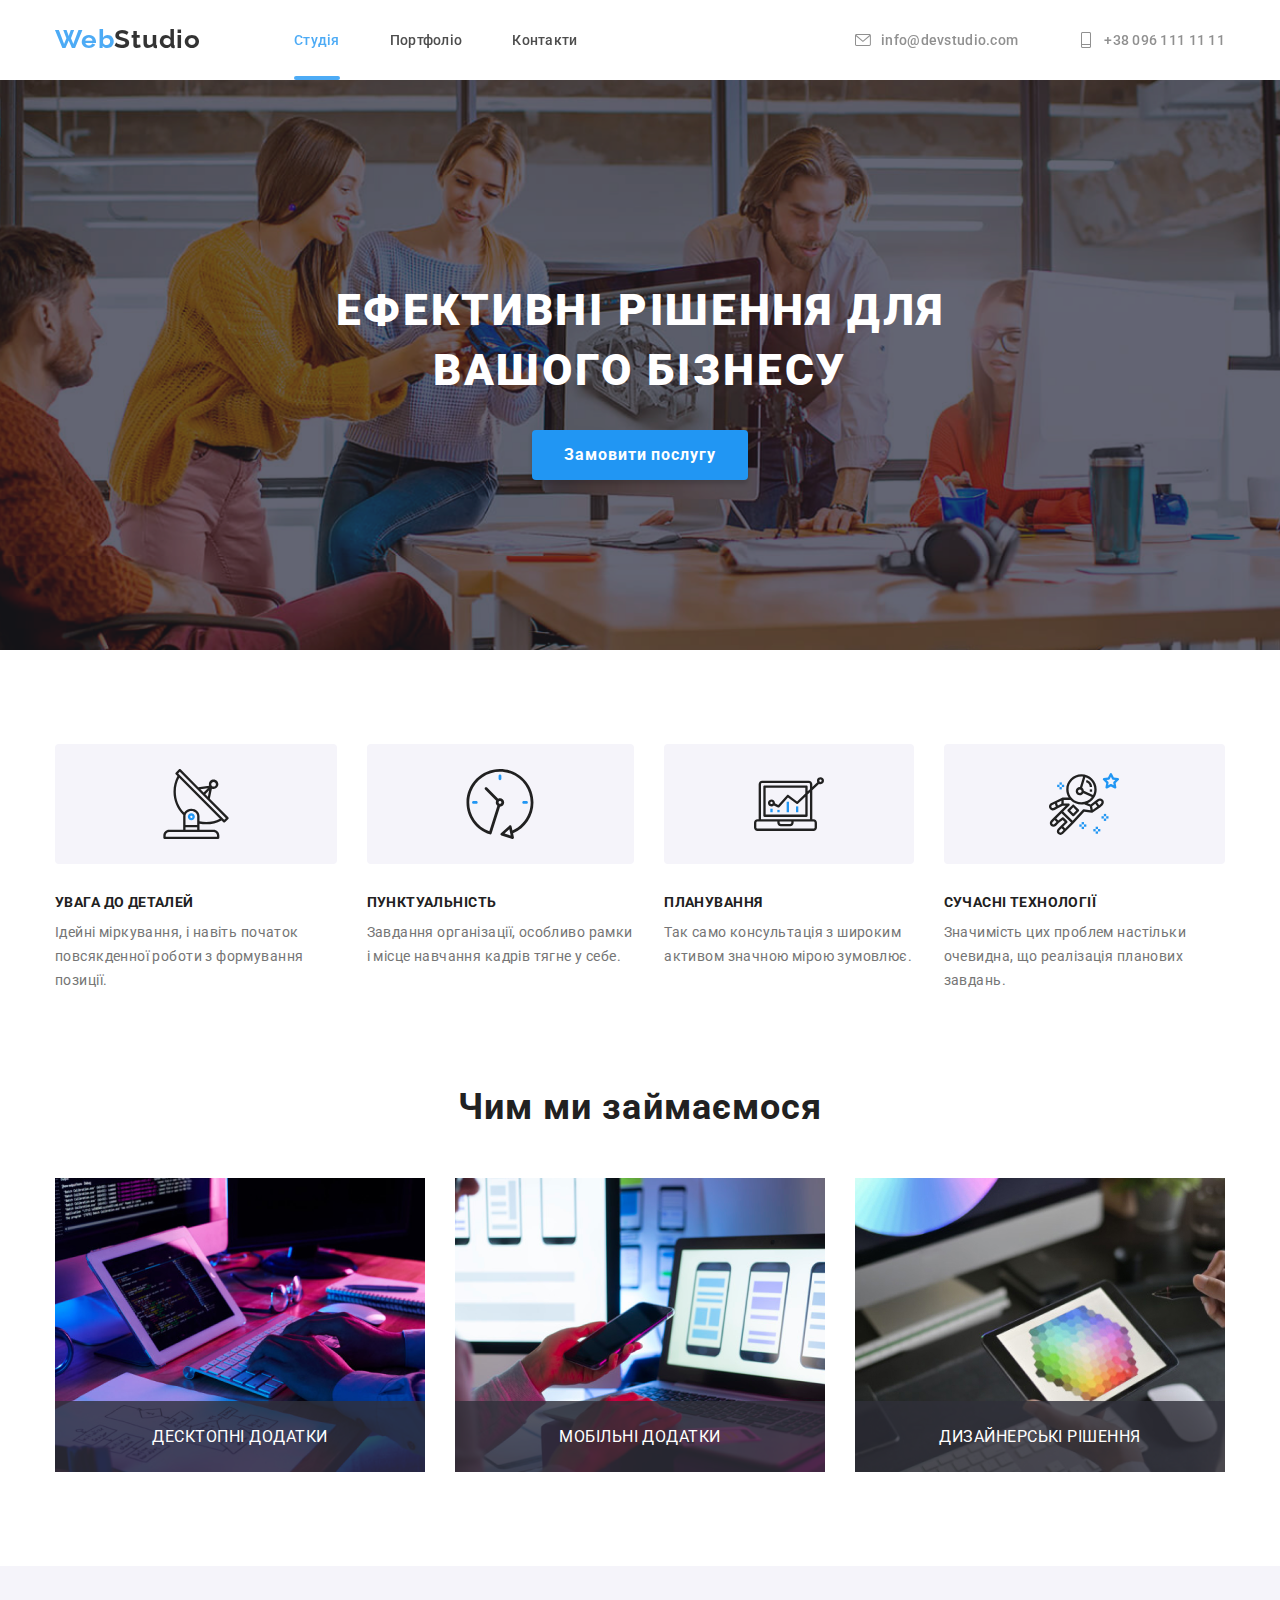
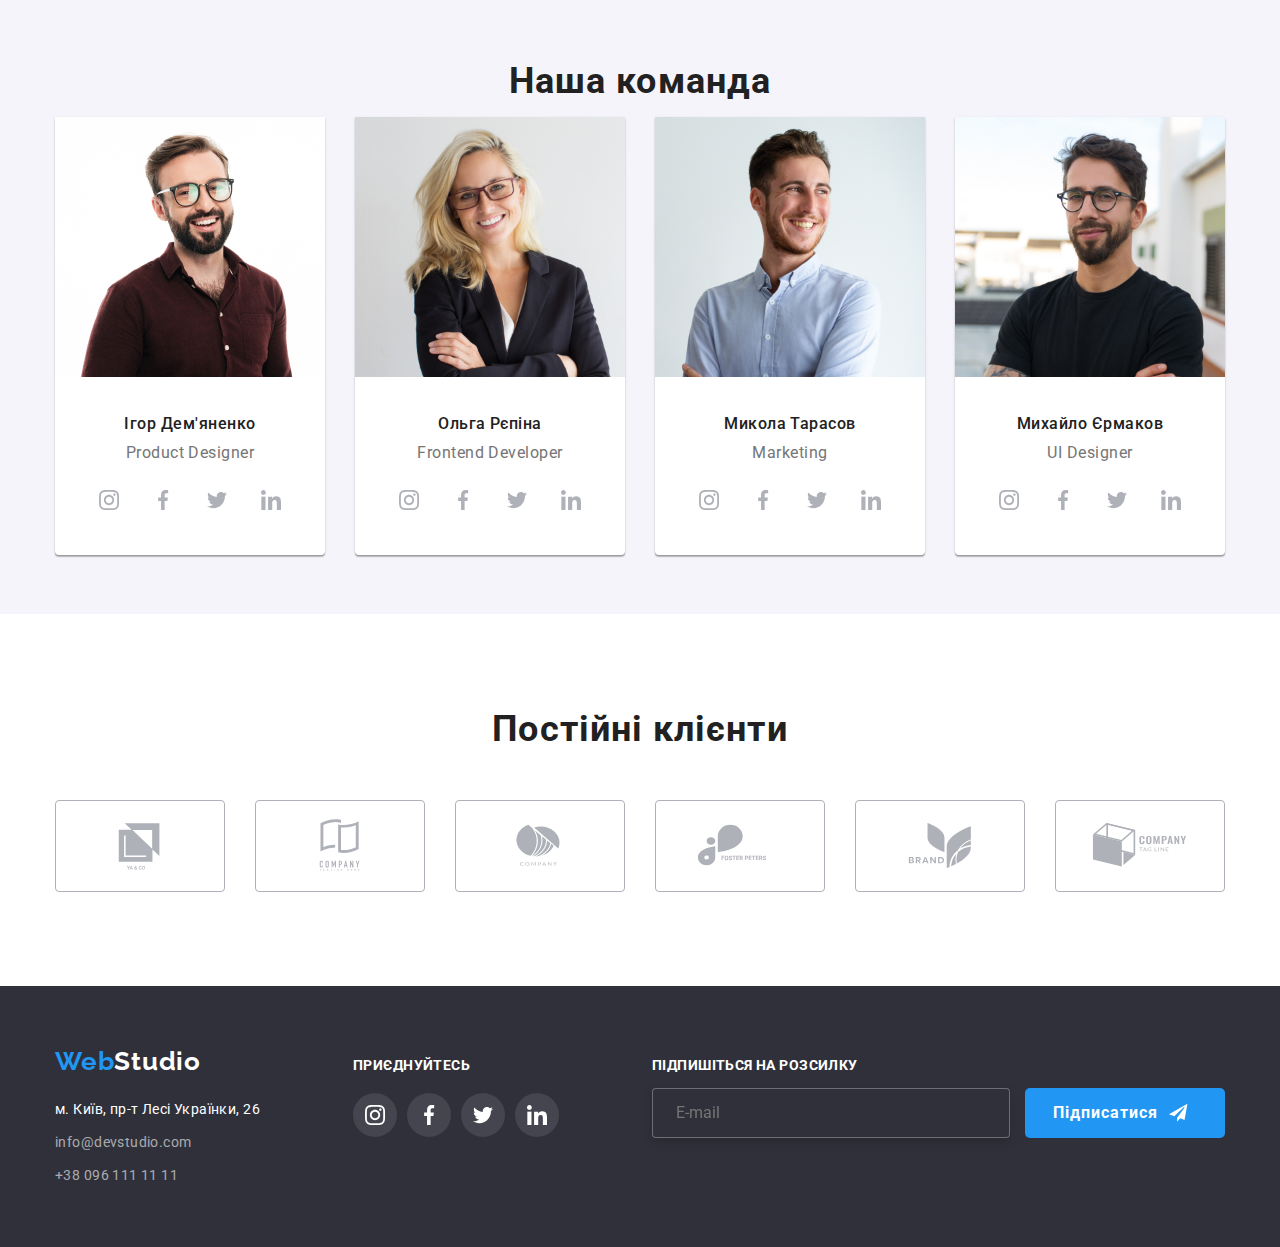
==== index.html @ acaff8c2 "Initial commit" ====
<!DOCTYPE html>
<html lang="uk">

<head>
	<meta charset="UTF-8" />
	<meta http-equiv="X-UA-Compatible" content="IE=edge"/>
	<meta name="viewport" content="width=device-width, initial-scale=1.0"/>
	<title>Web Studio</title>
	<!--Font-->
	<link rel="preconnect" href="https://fonts.googleapis.com"/>
	<link rel="preconnect" href="https://fonts.gstatic.com" crossorigin/>
	<link
		href="https://fonts.googleapis.com/css2?family=Raleway:wght@700&family=Roboto:wght@400;500;700;900&display=swap"
		rel="stylesheet" />
	<link rel="stylesheet"
		href="https://cdnjs.cloudflare.com/ajax/libs/modern-normalize/1.1.0/modern-normalize.min.css">
	<link rel="stylesheet" href="css/styles.css" />
	<link rel="stylesheet" href="images/modal/symbol-defs.svg" />
	<!-- Header section -->
</head>
<body>
	<header class="header">
		<div class="container">
			<div class="header__inner">
				<nav class="header-nav">
					<a href="./index.html" class="logo logo-bl"><span class="logo-blue">Web</span>Studio</a>
					<ul class="site-nav list">
						<li class="head-link">
							<a class="current is-active studio" href="./index.html">Студія</a>
						</li>
						<li class="head-link">
							<a class="" href="./portfolio.html">Портфоліо</a>
						</li>
						<li class="head-link">
							<a class="" href="#">Контакти</a>
						</li>
					</ul>
				</nav>
				<ul class="header-contacts list">
					<li>										
						<a class="link" href="mailto:info@devstudio.com">
							<svg class="icon-header" 
							width="16" height="12">
							<use href="images/icons.svg#icon-mail"></use>
							</svg>info@devstudio.com
						</a>
					</li>
					<li>			
						<a class="link" href="tel:+380961111111">
							<svg class="icon-header" 
							width="16" height="12">
							<use href="images/icons.svg#icon-phone"></use>
							</svg>
							+38 096 111 11 11
						</a>
					</li>
				</ul>
			</div>
		</div>
	</header>
	<!-- Hero section -->
	<section class="hero">
		<div class="container">
			<div class="hero__inner">
				<h1 class="hero-title">Ефективні рішення для вашого бізнесу</h1>
				<button type="button"  class="btn-hero" id="myBtn" data-modal-open>Замовити послугу</button>
			</div>
		</div>
	</section>
	<!-- About us section -->
	<section class="section about">
		<div class="container">
			<div class="about__inner">
				<h2 class="visually-hidden">About US</h2>
				<ul class="list feature-list">
					<li >
						<div class="about__icon-overlay">
							<svg class="icon-aboutus" 
							width="70" height="70">
							<use href="images/icons.svg#icon-antenna"></use>
							</svg>
						</div>
						<h3 class="feature-list-title">УВАГА ДО ДЕТАЛЕЙ</h3>
						<p class="feature-list-text">
							Ідейні міркування, і навіть початок повсякденної роботи з
							формування позиції.
						</p>
					</li>
					<li>
						<div class="about__icon-overlay">
							<svg class="icon-aboutus" 
							width="70" height="70">
							<use href="images/icons.svg#icon-clock"></use>
							</svg>
						</div>
						<h3 class="feature-list-title">ПУНКТУАЛЬНІСТЬ</h3>
						<p class="feature-list-text">
							Завдання організації, особливо рамки і місце навчання кадрів тягне
							у себе.
						</p>
					</li>
					<li>
						<div class="about__icon-overlay">
							<svg class="icon-aboutus" 
							width="70" height="70">
							<use href="images/icons.svg#icon-diagram"></use>
							</svg>
						</div>
						<h3 class="feature-list-title">ПЛАНУВАННЯ</h3>
						<p class="feature-list-text">
							Так само консультація з широким активом значною мірою зумовлює.
						</p>
					</li>
					<li>
						<div class="about__icon-overlay">
							<svg class="icon-aboutus" 
							width="70" height="70">
							<use href="images/icons.svg#icon-astronaut"></use>
							</svg>
						</div>
						<h3 class="feature-list-title">СУЧАСНІ ТЕХНОЛОГІЇ</h3>
						<p class="feature-list-text">
							Значимість цих проблем настільки очевидна, що реалізація планових
							завдань.
						</p>
					</li>
				</ul>
			</div>
		</div>
	</section>
	<!-- what we do section -->
	<section class="section what">
		<div class="container">
			<div class="what__inner">
				<h2 class="what__title section-title">Чим ми займаємося</h2>
				<ul class="list what__list">
					<li class="what_name">
						<img src="images/box1.png" alt="typing the keyboard" width="370"/></a>
						<p>ДЕСКТОПНІ ДОДАТКИ</p>
					</li>
					<li class="what_name">
						<img src="images/box2.png" alt="computer the table" width="370"/></a>
						<p>МОБІЛЬНІ ДОДАТКИ</p>
					</li>
					<li class="what_name">
						<img src="images/box3.jpg" alt="tablet with diagram" width="370"/></a>
						<p>ДИЗАЙНЕРСЬКІ РІШЕННЯ</p>
					</li>
				</ul>
			</div>
		</div>
	</section>
	<!-- Our team section -->
	<section class="section team">
		<h2 class="team__title section-title">Наша команда</h2>
		<div class="container__team">
			<div class="team__inner">
				<ul class="list team__list">
					<li class="team__item">
						<img src="images/team1.jpg" alt="team member 1" width="270"/>
						<div class="team-inform">
						<h3 class="team-card-title">Ігор Дем'яненко</h3>
						<p class="team-card-text">Product Designer</p>
						<ul class="team__soc-row">
							<li>
								<a class="team-icon-media" href="#">
									<svg class="icon-team" 
										width="20" height="20">
										<use href="images/icons.svg#icon-instagram"></use>
									</svg>
								</a>
							</li>
							<li>
								<a class="team-icon-media" href="#">
									<svg class="icon-aboutus" 
										width="20" height="20">
										<use href="images/icons.svg#icon-facebook"></use>
									</svg>
								</a>
							</li>
							<li>
								<a class="team-icon-media" href="#">
									<svg class="icon-team" 
										width="20" height="20">
										<use href="images/icons.svg#icon-twitter"></use>
									</svg>
								</a>
							</li>
							<li>
								<a class="team-icon-media" href="#">
									<svg class="icon-team" 
										width="20" height="20">
										<use href="images/icons.svg#icon-linkedin"></use>
									</svg>
								</a>
							</li>
						</ul>
						</div>
					</li>
				</ul>
			</div>
			<div class="team__inner">
				<ul class="list team__list">
					<li class="team__item">
						<img src="images/team2.jpg" alt="team member 1" width="270" />
						<div class="team-inform">
						<h3 class="team-card-title">Ольга Рєпіна</h3>
						<p class="team-card-text">Frontend Developer</p>
						<ul class="team__soc-row">
							<li>
								<a class="team-icon-media" href="#">
									<svg class="icon-team" 
										width="20" height="20">
										<use href="images/icons.svg#icon-instagram"></use>
									</svg>
								</a>
							</li>
							<li>
								<a class="team-icon-media" href="#">
									<svg class="icon-team" 
										width="20" height="20">
										<use href="images/icons.svg#icon-facebook"></use>
									</svg>
								</a>
							</li>
							<li>
								<a class="team-icon-media" href="#">
									<svg class="icon-team" 
										width="20" height="20">
										<use href="images/icons.svg#icon-twitter"></use>
									</svg>
								</a>
							</li>
							<li>
								<a class="team-icon-media" href="#">
									<svg class="icon-team" 
										width="20" height="20">
										<use href="images/icons.svg#icon-linkedin"></use>
									</svg>
								</a>
							</li>
						</ul>
						</div>
					</li>
				</ul>
			</div>
			<div class="team__inner">
				<ul class="list team__list">
					<li class="team__item">
						<img src="images/team3.jpg" alt="team member 1" width="270" />
						<div class="team-inform">
						<h3 class="team-card-title">Микола Тарасов</h3>
						<p class="team-card-text">Marketing</p>
						<ul class="team__soc-row">
							<li>
								<a class="team-icon-media"  href="#">
									<svg class="icon-team" 
										width="20" height="20">
										<use href="images/icons.svg#icon-instagram"></use>
									</svg>
								</a>
							</li>
							<li>
								<a class="team-icon-media" href="#">
									<svg class="icon-team" 
										width="20" height="20">
										<use href="images/icons.svg#icon-facebook"></use>
									</svg>
								</a>
							</li>
							<li>
								<a class="team-icon-media" href="#">
									<svg class="icon-team" 
										width="20" height="20">
										<use href="images/icons.svg#icon-twitter"></use>
									</svg>
								</a>
							</li>
							<li>
								<a class="team-icon-media" href="#">
									<svg class="icon-team" 
										width="20" height="20">
										<use href="images/icons.svg#icon-linkedin"></use>
									</svg>
								</a>
							</li>
						</ul>
						</div>
					</li>
				</ul>
			</div>
			<div class="team__inner">
				<ul class="list team__list">
					<li class="team__item">
						<img src="images/team4.jpg" alt="team member 1" width="270" />
						<div class="team-inform">
						<h3 class="team-card-title">Михайло Єрмаков</h3>
						<p class="team-card-text">UI Designer</p>
						<ul class="team__soc-row">
							<li>
								<a class="team-icon-media" href="#">
									<svg class="icon-team" 
										width="20" height="20">
										<use href="images/icons.svg#icon-instagram"></use>
									</svg>
								</a>
							</li>
							<li>
								<a class="team-icon-media" href="#">
									<svg class="icon-team" 
										width="20" height="20">
										<use href="images/icons.svg#icon-facebook"></use>
									</svg>
								</a>
							</li>
							<li>
								<a class="team-icon-media" href="#">
									<svg class="icon-team" 
										width="20" height="20">
										<use href="images/icons.svg#icon-twitter"></use>
									</svg>
								</a>
							</li>
							<li>
								<a class="team-icon-media" href="#">
									<svg class="icon-team" 
										width="20" height="20">
										<use href="images/icons.svg#icon-linkedin"></use>
									</svg>
								</a>
							</li>
						</ul>
						</div>
					</li>
				</ul>		
			</div>
		</div>	
	</section>
	<!-- Our clients -->
	<section class="section clients">
		<div class="container">
			<div class="team__inner">
				<h2 class="team__title section-title">Постійні клієнти</h2>
				<ul class="list clients__list">
					<li>
						<a class="clients__item" href="">
							<svg class="icon-contacts" 
								width="106" height="60">
								<use href="images/icons.svg#icon-Logo1"></use>
							</svg>
						</a>
					</li>
					<li>
						<a class="clients__item" href="">
							<svg class="icon-contacts" 
								width="106" height="60">
								<use href="images/icons.svg#icon-Logo2"></use>
							</svg>
						</a>
					</li>
					<li>
						<a class="clients__item" href="">
							<svg class="icon-contacts" 
								width="106" height="60">
								<use href="images/icons.svg#icon-Logo3"></use>
							</svg>
					    </a>
					</li>
					<li>
						<a class="clients__item" href="">
							<svg class="icon-contacts" 
								width="106" height="60">
								<use href="images/icons.svg#icon-Logo4"></use>
							</svg>
						</a>
					</li>
					<li>
						<a class="clients__item" href="">
							<svg class="icon-contacts" 
								width="106" height="60">
								<use href="images/icons.svg#icon-Logo5"></use>
							</svg>
						</a>
					</li>
					<li>
						<a class="clients__item" href="">
							<svg class="icon-contacts" 
								width="106" height="60">
								<use href="images/icons.svg#icon-Logo6"></use>
							</svg>
						</a>
					</li>
				</ul>
			</div>
		</div>
	</section>
	<!-- footer section  -->
	<footer class="footer">
		<div class="container">
			<div class="footer__row">
				<div class="footer__inner">
					<a href="./index.html" class="logo footer__logo logo-wh">
						<span class="logo-blue">Web</span>Studio</a>
					<address class="footer-contacts">
						<a  href="#" class="footer-adress">м. Київ, пр-т Лесі Українки, 26</a>
						<a  href="mailto:info@devstudio.com" class="cont">info@devstudio.com</a>
						<a  href="tel:+380961111111" class="cont">+38 096 111 11 11</a>
					</address>
				</div>
				<div class="footer__inner-soc">
					<p class="footer-name-p">Приєднуйтесь</p>
					<ul class="footer__soc-row">
						<li>
							<a class="footer_social" href="#">
								<svg class="icon-footer" 
									width="20" height="20">
									<use href="images/icons.svg#icon-instagramwh"></use>
								</svg>
							</a>
						</li>
						<li>
							<a class="footer_social" href="#">
								<svg class="icon-footer" 
									width="20" height="20">
									<use href="images/icons.svg#icon-facebookwh"></use>
								</svg>
							</a>
						</li>
						<li>
							<a class="footer_social" href="#">
								<svg class="icon-footer" 
									width="20" height="20">
									<use href="images/icons.svg#icon-twitterwh"></use>
								</svg>
							</a>
						</li>
						<li>
							<a class="footer_social" href="#">
								<svg class="icon-footer" 
									width="20" height="20">
									<use href="images/icons.svg#icon-linkedinwh"></use>
								</svg>
							</a>
						</li>
					</ul>
				</div>
				<div class="footer_form">
					<p class="footer-send-p">Підпишіться на розсилку</p>
					<form class="footer-form-send" >
						<input class="input-field-send" type="email" name="user-mail"
								required 
								placeholder="E-mail"/>
						<button class="footer-send-btn" type="submit">
							Підписатися 
							<svg class="icon-send" width="20" height="20">
								<use href="./images/icons.svg#icon-teleg-wb" ></use>
							</svg>
						</button>
					</form> 	
				</div>
			</div>
		</div>
	</footer>
	<!-- Modal section  -->
	<div class="backdrop is-hidden" data-modal>
		<div class="modal">
		  <button class="close" data-modal-close>
				<svg width="18" height="18" viewBox="0 0 32 32">
				 <use href="./images/icons.svg#icon-close-black">
				 </use>
				</svg>
			</button>
			<form class="register-form" name="register-form">
				<strong class="register-form-title">Залиште свої дані, ми передзвонимо</strong>
			<div class="register-form-group" role="group">
				<label class="register-form-field">
					<span class="register-form-label">Ім'я</span>
					<input
					  class="register-form-input" type="text"
					  name="user-name" equired
					  placeholder=""
					/>
					<svg class="register-form-icon" width="18" height="18">
					  <use href="./images/icons.svg#icon-person-black"></use>
					</svg>
				  </label>
				  <label class="register-form-field">
					<span class="register-form-label">Телефон</span>
					<input
					  class="register-form-input"
					  type="text"
					  name="user-phone"
					  required 
					  placeholder=""
					/>
					<svg class="register-form-icon" width="18" height="18">
					  <use href="./images/icons.svg#icon-phone-black"></use>
					</svg>
				  </label>
				  <label class="register-form-field">
					<span class="register-form-label">Пошта</span>
					<input
					  class="register-form-input"
					  type="email"
					  name="user-mail"
					  placeholder=""
					  required
					/>
					<svg class="register-form-icon" width="18" height="18">
					  <use href="./images/icons.svg#icon-email-black"></use>
					</svg>
				  </label>
				  <label class="register-form-field">
					<span class="register-form-feedback">Коментар</span>
					<div class="text__area">
						<textarea class="modal-textarea" name="feedback" rows="5" placeholder="Введіть текст"></textarea>
					</div>
				  </label>
				</div>
				<label class="register-form-agreement">
				  	<input
						class="register-form-checkbox visually-hidden"
						type="checkbox"
						name="user-agreement"
					/>
					<svg class="register-form-icons" width="20" height="20">
						<use class="icon-checked" href="./images/icons.svg#icon-check"></use>
						<use class="icon-unchecked" href="./images/icons.svg#icon-box"></use>
					</svg>
					<span class="register-form-desc">
						Погоджуюся з розсилкою та приймаю 
						<a class="register-form-link" href="" target="_blank">Умови договору</a>
				  	</span>
				</label>
				<button class="register-form-btn" type="submit">Відправити</button>
			  </form>
			</div>
		  </div>
	<script src="./js/modal.js"></script>
</body>
</html>
---- css/styles.css ----
:root {
	/* Fonts */
	--main-font: "Roboto", sans-serif;
	--secondary-font: "Raleway", sans-serif;
	/*Text colors*/
	--main-txt-cl: #757575;
	--second-txt-cl: #212121;
	--accent-txt-cl: #2196f3;
	--light-txt-cl: #ffffff;
	--black-txt-cl: #000000;
	--black-opacity-txt-cl: rgba(255, 255, 255, 0.6);

	/*Background colors*/
	--main-bg-cl: #FFFFFF;
	--secondary-bg-cl: #2f303a;
	--third-bg-cl: #f5f4fa;
	--button-bg-cl: #2196f3;
}

*,
*::after,
*::before {
	-webkit-box-sizing: border-box;
	box-sizing: border-box;
}

body {
	position: relative;
	font-style: normal;
	margin: 0 auto;
}

input {
	border: none;
	font-family: inherit;
	font-weight: inherit;
	font-size: inherit;
}

input:-webkit-autofill {
	-webkit-box-shadow: 0 0 0 30px rgba(255, 255, 255, 0) inset;
	box-shadow: 0 0 0 30px rgba(255, 255, 255, 0) inset;
}

input::-webkit-outer-spin-button,
input::-webkit-inner-spin-button {
	-webkit-appearance: none;
	margin: 0;
}

textarea,
input,
button:focus {
	outline: none;
}

button {
	font-size: inherit;
	cursor: pointer;
	border: none;
	background: none;
	padding: 0;
	font-family: inherit;
	color: inherit;
}


ul,
li {
	display: block;
	margin: 0;
	padding: 0;
}

h1,
h2,
h3,
h4,
h5,
h6 {
	font-weight: 400;
	margin: 0;
}

p {
	margin: 0;
}

a {
	text-decoration: none;
	color: inherit;
}


textarea {
	color: inherit;
	font-family: inherit;
	font-weight: inherit;
	font-size: inherit;
	border: none;
	resize: none;
	padding: 12px 16px;
}

.container {
	max-width: 1200px;
	margin: 0 auto;
	padding-left: 15px;
	padding-right: 15px;
}

/* body */
body {
	background-color: var(--main-bg-cl);
	color: var(--main-txt-cl);
	font-family: var(--main-font);
}

/* header */
.header {
	background-color: var(--light-txt-cl);
	font-weight: 500;
	font-size: 14px;
	line-height: calc(16/14);
	letter-spacing: 0.02em;
	margin: 0;
	padding: 24px 0 25px;
}

.header nav {
	display: flex;
	align-items: center;
	opacity: 0.8;
}

.studio {
	margin-left: 93px;
}

.current {
	font-weight: 500;
	font-size: 14px;
	line-height: 16px;
	letter-spacing: 0.02em;
	color: #212121;
}

.header__inner {
	display: flex;
	align-items: center;
	justify-content: space-between;
}

.header a {
	transition: color 250ms cubic-bezier(0.4, 0, 0.2, 1);
}

nav:active {
	color: var(--accent-txt-cl);
}

.header-contacts a {
	text-decoration: none;
	color: var(--main-txt-cl);
	opacity: 0.8;
}

.header-contacts a:hover,
.header-contacts a:focus {
	color: var(--accent-txt-cl);
	
}

.mail::before
.tel::before {
	content: "";
	background-image: url(images/smartphone.svg);
}

/* logo */
.logo {
	display: inline-block;
	font-family: var(--secondary-font);
	font-weight: 700;
	font-size: 26px;
	line-height: calc(31/26);
	letter-spacing: 0.03em;
	text-decoration: none;
}

.logo-bl {
	color: var(--black-txt-cl);
}

.logo-wh {
	color: var(--light-txt-cl);
}

.logo-blue {
	color: var(--accent-txt-cl);
}

/*svg*/
.icon-header {
	display: flex;
	fill: currentColor;
	height: 16px;
	align-items: center;
	transition: color 250ms cubic-bezier(0.4, 0, 0.2, 1);
}
.link {
    color: grey;
}
.link:hover
.link:focus{
    color: var(--accent-txt-cl);
}

.icon-team:hover
.icon-team:focus {
	fill:#EEEEEE
}


/* help class to remove dots in ul */
.list {
	list-style: none;
}

/* help class to hide header */
.hide {
	visibility: hidden;
}
.visually-hidden {
	position: absolute;
	width: 1px;
	height: 1px;
	margin: -1px;
	padding: 0;
	overflow: hidden;
	border: 0;
	clip: rect(0 0 0 0);
   } 
/* site-nav */

.site-nav,
.header-contacts {
	display: flex;
	align-items: center;
}

.header-contacts li a {
	margin-left: 10px;
	display: flex;
	align-items: center;
}

.header-contacts li a:hover {
	fill: #2196f3;
	
}

.header-contacts li a svg {
	margin-right: 10px;
}

.site-nav .is-active {
	color: var(--accent-txt-cl);
}

.current::after {
	position: absolute;
	display: block;
	content: "";
	bottom: 0;
	left: 0;
	width: 100%;
	height: 4px;
	border-radius: 2px;
	background: #2196f3;
}

.head-link a{
	position: relative;
	padding: 32px 0;
}


.site-nav a {
	text-decoration: none;
	color: var(--second-txt-cl);
}

.site-nav a:hover,
.site-nav a:focus {
	color: var(--accent-txt-cl);
}

.site-nav li:not(:last-child),
.header-contacts li:not(:last-child) {
	margin-right: 50px;
}

/* hero */

.hero {
	padding: 200px;
	background-color: var(--secondary-bg-cl);
	background-image: url(../images/main-bg.png);
	background-position: center center;
	background-repeat: no-repeat;
	background-size: cover;
	background-color: rgba(47, 48, 58, 0.4);
	max-width: 1600px;
	width: 100%;
	background-size: cover;
	position: relative;
	z-index: 10;
	margin: 0 auto;
}

.hero:after {
	content: '';
	position: absolute;
	top: 0;
	left: 0;
	right: 0;
	bottom: 0;
	background: rgba(47, 48, 58, 0.4);
	z-index: -1;
}

.hero__inner {
	margin: 0 auto;
}

.hero a{
	transition: color 250ms cubic-bezier(0.4, 0, 0.2, 1);
}


.hero-title {
	display: block;
	margin: 0 auto;
	max-width: 700px;
	font-weight: 900;
	font-size: 44px;
	line-height: calc(60/44);
	text-align: center;
	letter-spacing: 0.06em;
	text-transform: uppercase;
	color: var(--light-txt-cl);
}

.btn-hero {
	transform: translateY(30px);
	font-family: var(--main-font);
	color: var(--light-txt-cl);
	background-color: var(--button-bg-cl);
	font-weight: 700;
	font-size: 16px;
	line-height: calc(30/16);
	padding: 10px 32px;
	border-radius: 4px;
	margin: 0 auto;
	max-width: fit-content;
	display: flex;
	align-items: center;
	text-align: center;
	letter-spacing: 0.06em;
	box-shadow: 0px 4px 4px rgba(0, 0, 0, 0.15);
}

/* Modal*/

.backdrop {
	position: fixed;
	z-index: 99;
	top: 0;
	left: 0;
	width: 100%;
	height: 100%;
	background-color: rgba(0, 0, 0, 0.2);
	transition: opacity 250ms cubic-bezier(0.4, 0, 0.2, 1);
}
  
.backdrop.is-hidden {
	opacity: 0;
	pointer-events: none;
}
  
.modal {
	position: absolute;
	z-index: 99;
	top: 70px;
	left: 30%;
	width: 528px;
	min-height: 561px;
	background-color: var(--main-bg-cl);
	border-radius: 4px;
	top: 50%; 
	left: 50%; 
	transform: translate(-50%, -50%); 
	padding: 40px;;
}
  
.close {
	position: absolute;
	top: 8px;
	right: 8px;
	display: flex;
	align-items: center;
	justify-content: center;
	width: 30px;
	height: 30px;
	padding: 0;
	border: 1px solid rgba(0, 0, 0, 0.1);
	border-radius: 50%;
	cursor: pointer;
	fill: var(--black-txt-cl);
	background-color: var(--main-bg-cl);
}

.close:focus{
	fill: #2196F3;
}


/* Modal form */
.register-form-title {
	display: block;
	text-align: center;
	font-size: 20px;
	margin-bottom: 10px;
	font-weight: 700;
	font-size: 20px;
	line-height: 23px;
	text-align: center;
	letter-spacing: 0.03em;
	color: #212121;
}

.register-form {
	letter-spacing: 0.01em;
}

.register-form-group {
	margin-bottom: 20px;
}
  
.register-form-field {
	position: relative;
	display: block;
	margin-bottom: 25px;
	transform: translateY(18px);
}
  
.register-form-label {
	position: absolute;
	display: block;
	top: -14px;
	left: 5px;
	font-family: var(--main-font);
	font-style: normal;
	font-weight: 400;
	font-size: 14px;
	line-height: 14px;
	letter-spacing: 0.01em;
	color: #757575;
}
  
.register-form-input {
	width: 100%;
	height: 45px;
	padding-left: 42px;
	padding-right: 42px;
	margin-top: 3px;
	border: 1px solid #191c26;
	border-radius: 10px;
	outline: transparent;
	transition: border-color 250ms;
	box-sizing: border-box;
	border: 1px solid rgba(33, 33, 33, 0.2);
	border-radius: 4px;
}
  
.register-form-input:focus  {
	border: 1px solid rgba(33, 150, 243, 0.9);
}

.register-form-input:focus ~ .register-form-icon {
	fill: #2196f3;
}

.register-form-feedback {
	position: absolute;
	display: flex;
	top: -13%;
	left: 5px;
	font-family: var(--main-font);
	font-style: normal;
	font-weight: 400;
	font-size: 14px;
	line-height: 14px;
	letter-spacing: 0.01em;
	color: #757575;
}

.modal-textarea { 
	display: block;
  	width: 100%;
  	height: 130px;
  	padding: 16px;
 	font-size: 14px;
  	resize: none;
  	outline: transparent;
	color: rgba(117, 117, 117, 0.5);
}

.modal-textarea::placeholder {
	padding: 0;
}

.register-form-icon {
	position: absolute;
	top: 50%;
	left: 10px;
	transform: translateY(-50%);
	fill: #212121;
}
  
.register-form-icon:hover  
.register-form-icon:focus
.register-form-icon::placeholder{
	fill: #2196f3;
	transition: fill 250ms cubic-bezier(0.4, 0, 0.2, 1);
}
  
.register-form-notification {
	position: absolute;
	top: 50%;
	right: 10px;
	transform: translateY(-50%);
	display: block;
  }
  
  
  .register-form-heading {
	display: block;
	margin-bottom: 10px;
	font-size: 14px;
  }
  
  .register-form-message {
	
  }
  
  .register-form-message::placeholder {
	font-size: 14px;
  }
  
  .register-form-agreement {
	width: 423px;
	height: 24px;
	display: flex;
	align-items: center;
	justify-content: center;
	gap: 10px;
	margin-bottom: 20px;
  }
  
  .register-form-desc {
	font-size: 14px;
	user-select: none;
}
  
.register-form-link {
	color: #2196f3;
	text-decoration: underline;
}
  
.register-form-btn {
	display: flex;
	font-weight: 700;
	margin: 0 auto;
	width: 200px;
	height: 50px;
	padding-left: 50px;
	border-radius: 5px;
	align-items: center;
	text-align: center;
	letter-spacing: 0.06em;
	box-shadow: 0px 4px 4px rgba(0, 0, 0, 0.15);
	background: var(--button-bg-cl);
	color: var(--light-txt-cl);
}

.register-form-btn:focus {
	background: #188CE8;
}

.register-form-checkbox:checked + .register-form-agreement {
	color: #2196f3;
}

/*  input modal  */

.modal_text {
	text-align: center;
	margin-top: 40px;
	font-weight: 700;
	font-size: 20px;
	color: #000000;
}

.input__name input {
	max-width: 448px;
	width: 100%;
	min-height: 40px;
	margin: 20px 20px 0px 20px;
	position: relative;
	border-radius: 4px;
	border: 1px solid #999999;
	padding-left: 30px;
}

.input__name img {
	float: left;
	transform: translate(44px, 32px);
}


.text__area {
	margin-left: 0;
	max-width: 448px;
	min-height: 90px;
	margin-top: 10px;
	border-radius: 4px;
	border: 1px solid #999999;
	width: 100%;
	outline: transparent;
	transition: border-color 250ms;
	box-sizing: border-box;
	border: 1px solid rgba(33, 33, 33, 0.2);
}

textarea {
	max-width: 448px;
	width: 100%;
	min-height: 90px;
	padding: 8px;
}

::placeholder {
	padding: 8px;
}

.checkbox_m {
	text-decoration: dashed;
	color: #2196F3;
	border-bottom: 1px solid #2196F3;
}

.check {
	margin-left: 42px;
}


.about {
	padding-top: 94px;
	padding-bottom: 94px;
}

.feature-list {
	display: flex;
	gap: 30px;
}

.feature-list-title {
	margin-bottom: 10px;
	margin-top: 15px;
}

.about__icon-overlay {
	height: 120px;
	background: #F5F4FA;
	border-radius: 4px;
	margin-bottom: 30px;
	display: flex;
	align-items: center;
	justify-content: center;
}

.what {
	padding-bottom: 94px;
}

.what__title {
	margin-bottom: 50px;
}

.what__list {
	display: flex;
	gap: 30px;
}

.what__list {
	align-items: center;
}

.what_name {
	opacity: 1;
}

.what_name p {
	display: flex;
	position: absolute;
	width: 100%;
	height: 24%;
	bottom: 0;
	left: 0;
	justify-content: center;
	align-items: center;
	background-color: rgba(47, 48, 58, 0.8);
	box-sizing: border-box;
	text-transform: uppercase;
	font-size: 14px;
	line-height: calc(16/14);
	text-align: center;
	letter-spacing: 0.03em;
	color: #fff;
	font: var(--main-font);
}

.what__list li {
	position: relative;
}

.what__list li img {
	display: block;
}

/* section  */

.section.team {
	background-color: var(--third-bg-cl);
}

.section-title {
	font-weight: 700;
	font-size: 36px;
	line-height: calc(42/36);
	text-align: center;
	letter-spacing: 0.03em;
	color: var(--second-txt-cl);
}


/* features */

.feature-list-title {
	font-weight: 700;
	font-size: 14px;
	line-height: calc(16/14);
	letter-spacing: 0.03em;
	text-transform: uppercase;
	color: var(--second-txt-cl);
}

.feature-list-text {
	font-size: 14px;
	line-height: calc(24/14);
	letter-spacing: 0.03em;
	color: var(--main-txt-cl);
}

/* team  */
.container__team {
	display: flex;
	justify-content: space-between;
	align-items: center;
	max-width: 1170px;
	height: 368px;
	margin: 0 auto;
}

.team-card-title {
	font-weight: 500;
	font-size: 16px;
	line-height: calc(19/16);
	text-align: center;
	letter-spacing: 0.03em;
	color: var(--second-txt-cl);
}

.team-card-text {
	font-size: 16px;
	line-height: calc(19/16);
	text-align: center;
	letter-spacing: 0.03em;
	color: var(--main-txt-cl);
	margin-bottom: 16px;
	
}

.team {
	padding: 94px 0;
}

.team__title {
	margin-bottom: 50px;
}


.team__item {
	padding-bottom: 30px;
	background: #fff;
	box-shadow: 0px 1px 3px rgba(0, 0, 0, 0.12),
		0px 1px 1px rgba(0, 0, 0, 0.14),
		0px 2px 1px rgba(0, 0, 0, 0.2);
	border-radius: 0px 0px 4px 4px;
}

.team__item img {
	padding-bottom: 30px;

}

.team-card-title {
	margin-bottom: 10px;
}

.team__soc-row {
	display: flex;
	gap: 10px;
	justify-content: center;
}

.team-icon-media {
	width: 44px;
	height: 44px;
	border-radius: 100%;
	display: flex;
	align-items: center;
	justify-content: center;
	transition: background-color 250ms cubic-bezier(0.4, 0, 0.2, 1), fill 250ms cubic-bezier(0.4, 0, 0.2, 1);
}

.team-icon-media svg {
	fill: #AFB1B8;
}

.team-icon-media:hover {
	background-color: #2196F3;
	fill: #FFFFFF;
	
}

.team-icon-media:hover svg {
	fill: #FFFFFF;
}

.team-inform {
	padding-top: 3px;
	padding-bottom: 3px;
}

/* clients  */

.clients {
	padding: 94px 0;
}

.clients__item {
	border: 1px solid #AFB1B8;
	border-radius: 4px;
	display: flex;
	align-items: center;
	justify-content: center;
	min-height: 92px;
	fill: #AFB1B8;
	transition: border 250ms cubic-bezier(0.4, 0, 0.2, 1), fill 250ms cubic-bezier(0.4, 0, 0.2, 1);
}

.clients__item:hover {
	border: 1px solid #2196F3;
	fill: #2196F3;
	cursor: pointer;
}

.clients__item {
	height: 92px;
  	width: 170px;
}
.clients__list {
	display: flex;
	flex-direction: row;
  	height: 100%;
  	width: 100%;
    object-fit: fill;
	align-content: space-between;
	justify-content: center;
	gap: 30px;

}


/* buttons */
.btn {
	font-weight: 500;
	font-size: 16px;
	line-height: calc(26/16);
	text-align: center;
	letter-spacing: 0.03em;
	cursor: pointer;
}

.buttons .btn {
	color: var(--second-txt-cl);
	background-color: var(--third-bg-cl);
	transition: color 250ms cubic-bezier(0.4, 0, 0.2, 1), background-color 250ms cubic-bezier(0.4, 0, 0.2, 1); box-shadow 250ms cubic-bezier(0.4, 0, 0.2, 1);
}

.buttons .btn:hover,
.buttons .btn:focus {
	color: var(--light-txt-cl);
	background-color: var(--button-bg-cl);
	box-shadow: 0px 3px 1px rgba(0, 0, 0, 0.1), 0px 1px 2px rgba(0, 0, 0, 0.08), 0px 2px 2px rgba(0, 0, 0, 0.12);	
}

/* projects */
.projects-card-title {
	font-size: 18px;
	line-height: calc(36/18);
	letter-spacing: 0.04em;
	color: var(--second-txt-cl);
}

.projects-card-text {
	font-size: 16px;
	line-height: calc(30/16);
	letter-spacing: 0.03em;
	color: var(--main-txt-cl);
}

/* footer */
.footer__row {
	display: flex;
	align-items: baseline;
	justify-content: space-between;
}

.footer {
	padding-top: 60px;
	padding-bottom: 60px;
	background-color: var(--secondary-bg-cl);
}

.footer__logo {
	display: block;
	margin-bottom: 20px;
}

.footer-contacts {
	display: flex;
	flex-direction: column;
}

.footer-contacts .cont:nth-child(2) {
	display: block;
	margin-bottom: 9px;
}

.footer-adress {
	margin-bottom: 9px;
}

.footer-adress {
	font-style: normal;
	font-size: 14px;
	line-height: calc(24/14);
	letter-spacing: 0.03em;
	color: var(--light-txt-cl);
	text-decoration: none;
}


.footer-contacts .cont {
	font-style: normal;
	font-size: 14px;
	line-height: calc(24/14);
	letter-spacing: 0.03em;
	color: var(--black-opacity-txt-cl);
	text-decoration: none;
}

.footer__soc-row {
    display: flex;
	justify-content: center;
	align-items: center;
	gap: 10px;
	margin-top: 20px;
}

.footer_social {

	width: 44px;
	height: 44px;
	border-radius: 100%;
	display: flex;
	align-items: center;
	justify-content: center;
	background: rgba(255, 255, 255, 0.1);
}

.footer-name-p {
	font-weight: 700;
	font-size: 14px;
	line-height: 16px;
	letter-spacing: 0.03em;
	margin-left: 0;
	text-transform: uppercase;
	color: #FFFFFF;
}

.icon-footer {
	fill: #FFFFFF;
}

.footer_social {
transition: background-color 250ms cubic-bezier(0.4, 0, 0.2, 1), fill 250ms cubic-bezier(0.4, 0, 0.2, 1);
}

.footer_social:hover {
	background-color: #2196F3;
	fill: #FFFFFF;
}

.footer_social:hover svg {
	fill: #FFFFFF;
}

.footer a {
	transition:	 color 250ms cubic-bezier(0.4, 0, 0.2, 1);
}

.footer-contacts .cont:hover,
.footer-contacts .cont:focus,
.footer-contacts .footer-adress:hover,
.footer-contacts .footer-adress:focus {
	color: var(--accent-txt-cl);
}


.send-form {
	margin-top: 12px;
	left: 816px;
}

.footer-send-p {
	font-family: var(--main-font);
	font-style: normal;
	font-weight: 700;
	font-size: 14px;
	line-height: 16px;
	margin-bottom: 15px;
	letter-spacing: 0.03em;
	text-transform: uppercase;
	color: #FFFFFF;
}

.footer-send-btn {
	padding: 10px 28px;	
	font-weight: 700;
	width: 200px;
	height: 50px;
	margin-left: 15px;
	background-color: var(--button-bg-cl);
	border-radius: 5px;
	display: flex;
	align-items: center;
	text-align: center;
	letter-spacing: 0.06em;
	color: var(--light-txt-cl);
}

.footer-send-btn:hover {
	background: #2196f3;
}

.footer-form-send {
	display: flex;
}

.icon-send {
	margin-left: 10px;
	fill: #FFFFFF;
}

.label-send {
	display: flex;
	margin-bottom: 20px;
	font-weight: 700;
	font-size: 14px;
	line-height: 1.14;
	letter-spacing: 0.03em;
	text-transform: uppercase;
	color: var(--light-txt-cl);
}

.input-field-send {
	padding: 15px;
	width: 358px;
	border: 1px solid rgba(255, 255, 255, 0.3);
	filter: drop-shadow(0px 4px 4px rgba(0, 0, 0, 0.15));
	border-radius: 4px;
	background-color: #2f303a;
	color: var(--light-txt-cl);
}

.input-field-send:focus {
	border-color: var(--button-bg-cl);
	outline: none;
}

.input-field-send::placeholder {
	font-size: 16px;
	line-height: 1.25;
}

.register-form-agreement {
	display: flex;
	align-items: center;
	justify-content: center;
	gap: 10px;
	margin-bottom: 20px;
}
  
.icon-checked {
	opacity: 0;
	fill: #2196f3;
	transition: opacity 400ms ease;
}
  
.register-form-checkbox:checked + .register-form-icons .icon-checked {
	opacity: 1;
}

.icon-unchecked {
	transition: opacity 400ms ease;
}
  
.register-form-checkbox:checked + .register-form-icons .icon-unchecked {
	opacity: 0;
}


/* Portfolio */

.shop {
	border-top: 1px solid #ECECEC;
	padding-top: 94px;
	padding-bottom: 94px;
}

.buttons {
	display: flex;
	justify-content: center;
	margin-bottom: 50px;
}

.butt-filt:not(:last-child) {
	margin-right: 8px;
}

.filter {
	border-radius: 4px;
	padding: 6px 22px;
	transition: box-shadow 250ms cubic-bezier(0.4, 0, 0.2, 1);
}

.filter:hover
.filter:focus {
	box-shadow: 0px 3px 1px rgba(0, 0, 0, 0.1), 0px 1px 2px rgba(0, 0, 0, 0.08), 0px 2px 2px rgba(0, 0, 0, 0.12);
}


.shop__list {
	display: flex;
	flex-direction: row; 
	flex-wrap: wrap;
	justify-content: center; 
	align-content: space-between;  
	align-items: center;
	gap: 30px;
}

.shop_card:hover {
	box-shadow: 0px 1px 1px rgb(0 0 0 / 12%), 0px 4px 4px rgb(0 0 0 / 6%), 1px 4px 6px rgb(0 0 0 / 16%);
	
}


.shop__box {
	padding: 24px;
	border: 1px solid #EEEEEE;
	border-top: 0px;
}

.shop_card img {
	display: block;
	width: 100%;
}

.shop_card {
	display:block;
	transition: box-shadow 250ms cubic-bezier(0.4, 0, 0.2, 1);
}

.shop_overlay {
	position: relative;
	overflow: hidden;
}

.overlay {
	position: absolute;
	width: 370px;
	height: 294px;
	padding: 63px 24px 63px 24px;
	color: var(--light-txt-cl);
	font-size: 18px;
	line-height: 1.55;
	letter-spacing: 0.54px;
	background-color: rgba(33, 150, 243, 0.9);
	transform: translateY(0);
	transition: transform 250ms cubic-bezier(0.4, 0, 0.2, 1);
}

.shop_card:hover .overlay {
	transform: translateY(-100%);
}

.shop_overlay:hover
.shop_overlay:focus {
	display: inline-block;
	position: absolute;
	top: 0;
	left: 0;
	width: 100%;
	height: 100%;
	background-color: #2196f3;
	transfore: translateY(100%);
}
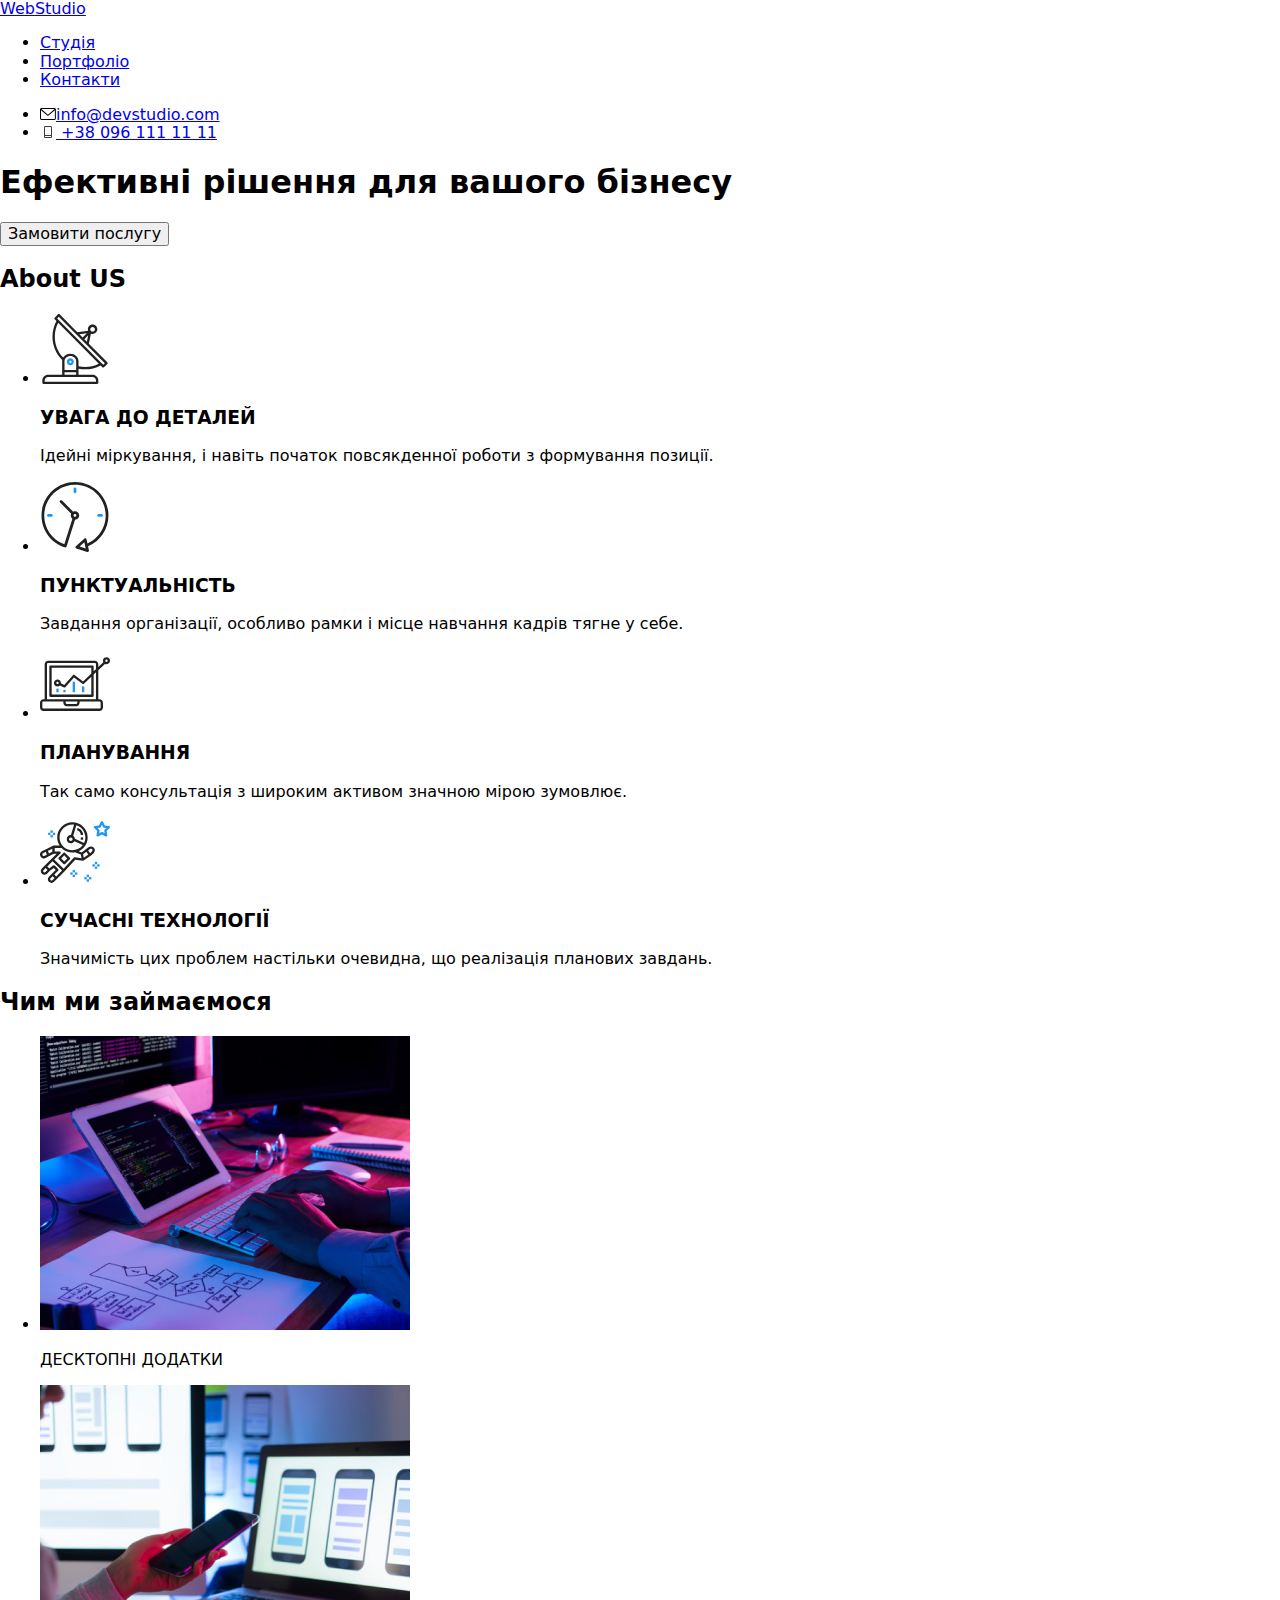
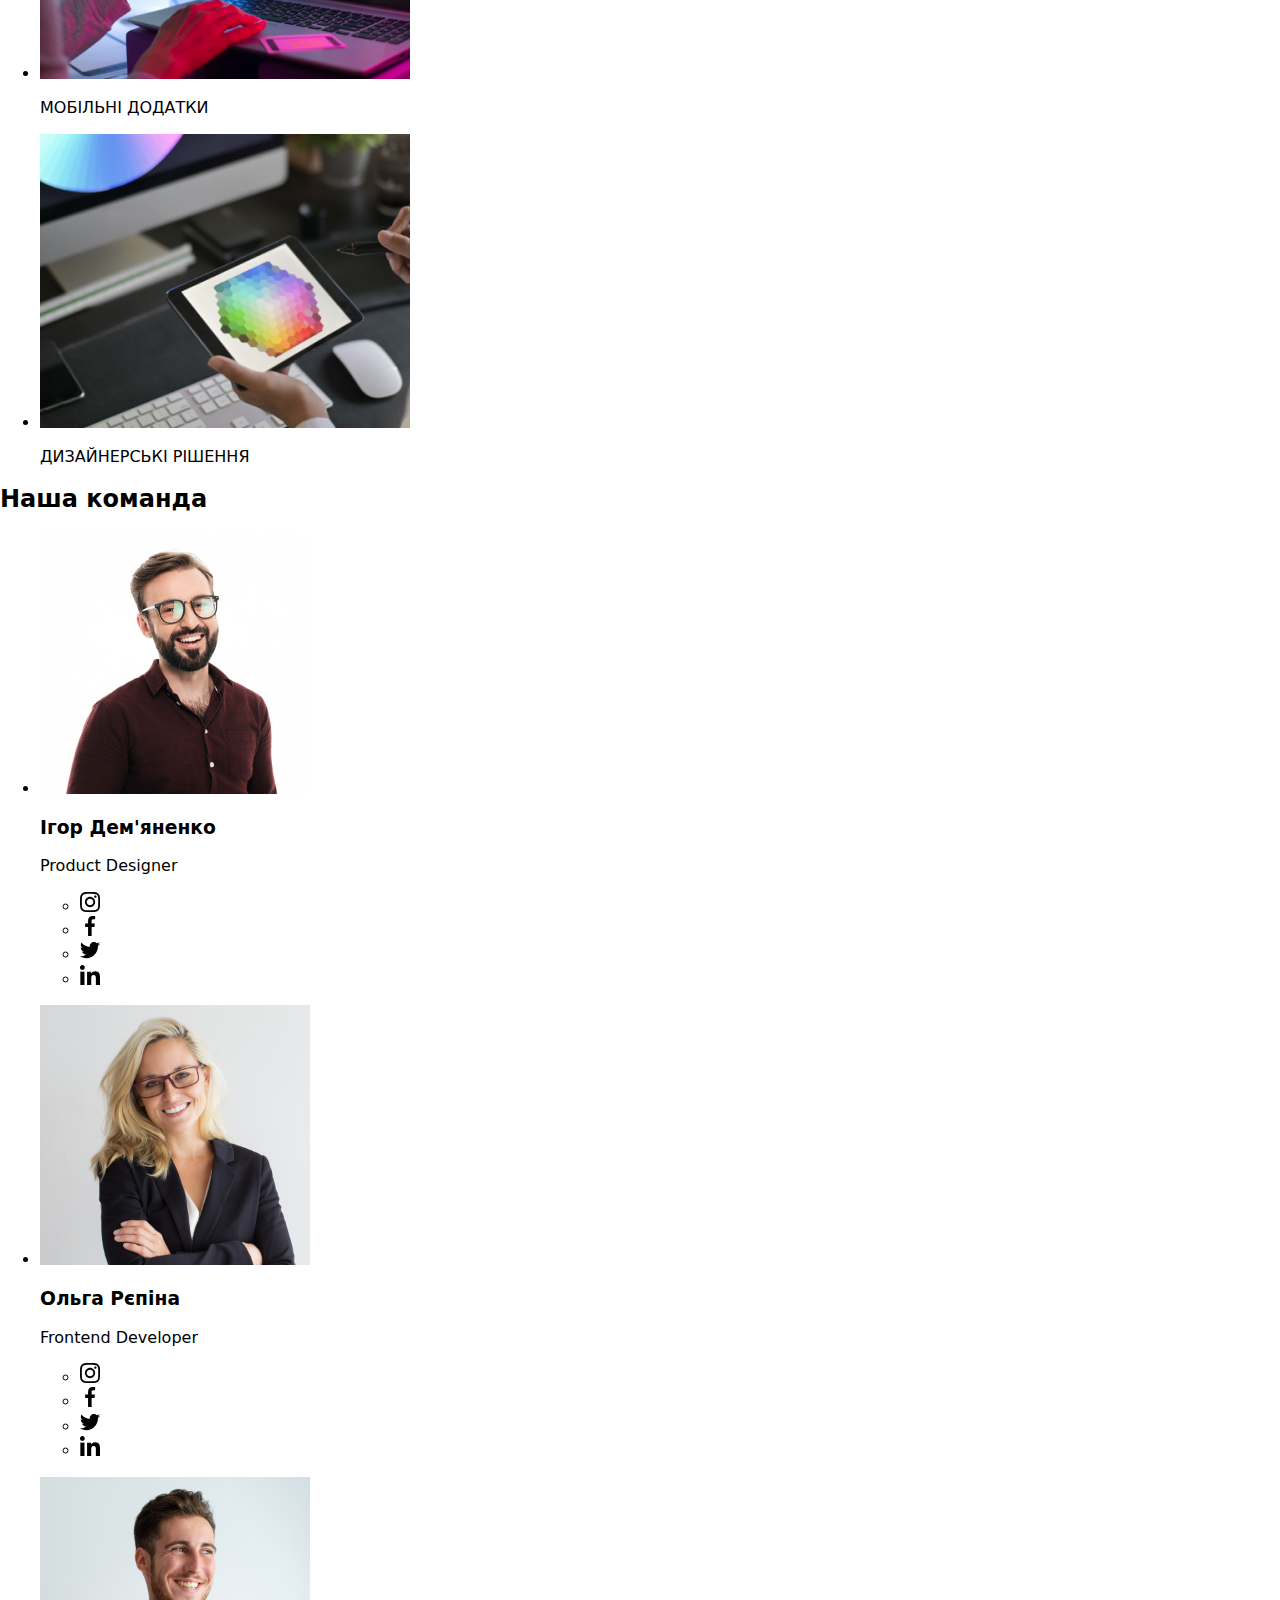
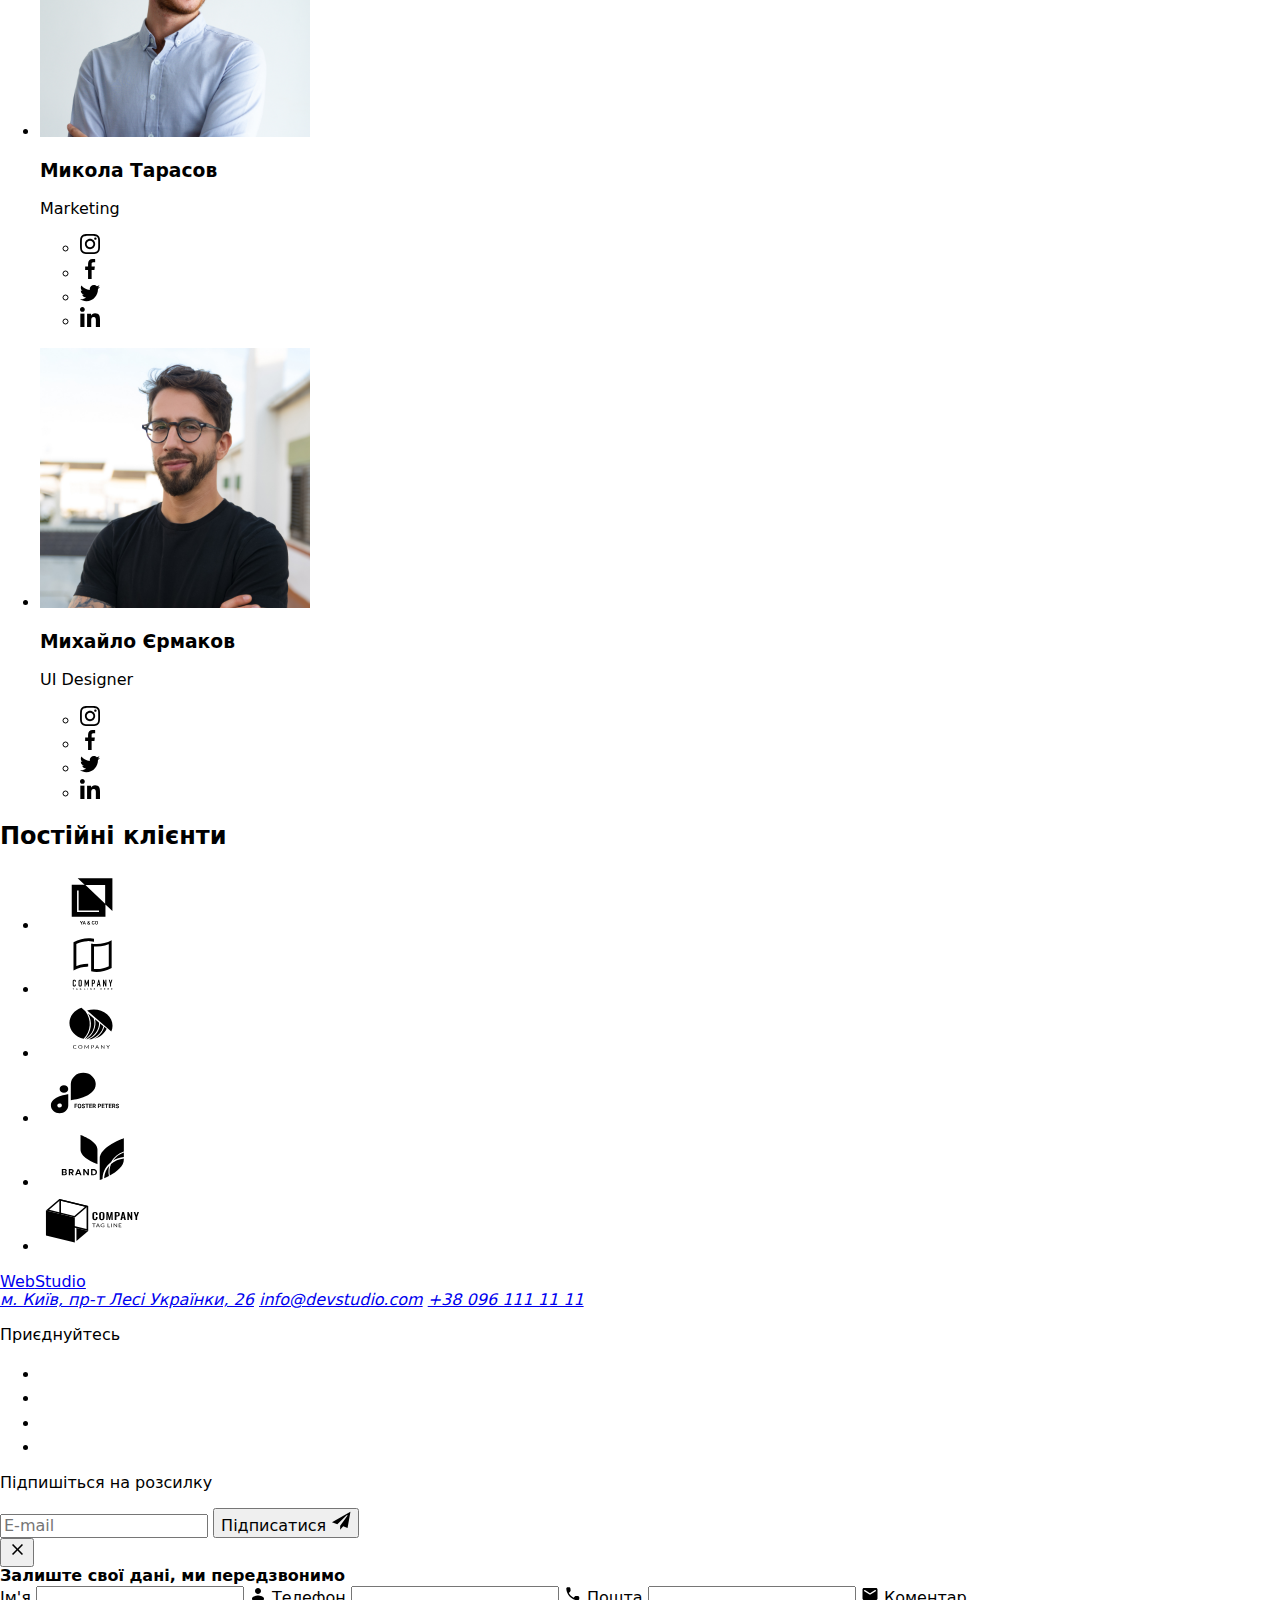
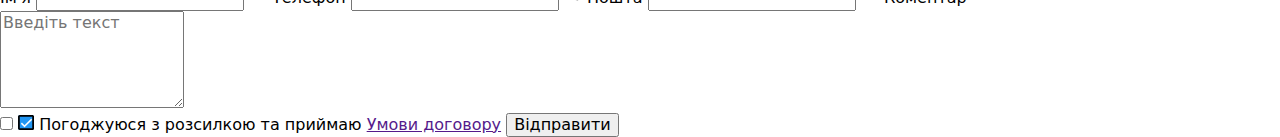
==== commit 9a1c0f44: "edit" ====
--- a/index.html
+++ b/index.html
@@ -1,6 +1,5 @@
 <!DOCTYPE html>
 <html lang="uk">
-
 <head>
 	<meta charset="UTF-8" />
 	<meta http-equiv="X-UA-Compatible" content="IE=edge"/>
@@ -12,9 +11,8 @@
 	<link
 		href="https://fonts.googleapis.com/css2?family=Raleway:wght@700&family=Roboto:wght@400;500;700;900&display=swap"
 		rel="stylesheet" />
-	<link rel="stylesheet"
-		href="https://cdnjs.cloudflare.com/ajax/libs/modern-normalize/1.1.0/modern-normalize.min.css">
-	<link rel="stylesheet" href="css/styles.css" />
+	<link rel="stylesheet" href="https://cdnjs.cloudflare.com/ajax/libs/modern-normalize/1.1.0/modern-normalize.min.css">
+	<link rel="stylesheet" href="css/main.min.css" />
 	<link rel="stylesheet" href="images/modal/symbol-defs.svg" />
 	<!-- Header section -->
 </head>
@@ -25,13 +23,13 @@
 				<nav class="header-nav">
 					<a href="./index.html" class="logo logo-bl"><span class="logo-blue">Web</span>Studio</a>
 					<ul class="site-nav list">
-						<li class="head-link">
+						<li class="head__link">
 							<a class="current is-active studio" href="./index.html">Студія</a>
 						</li>
-						<li class="head-link">
+						<li class="head__link">
 							<a class="" href="./portfolio.html">Портфоліо</a>
 						</li>
-						<li class="head-link">
+						<li class="head__link">
 							<a class="" href="#">Контакти</a>
 						</li>
 					</ul>
@@ -39,7 +37,7 @@
 				<ul class="header-contacts list">
 					<li>										
 						<a class="link" href="mailto:info@devstudio.com">
-							<svg class="icon-header" 
+							<svg class="icon__header" 
 							width="16" height="12">
 							<use href="images/icons.svg#icon-mail"></use>
 							</svg>info@devstudio.com
@@ -47,7 +45,7 @@
 					</li>
 					<li>			
 						<a class="link" href="tel:+380961111111">
-							<svg class="icon-header" 
+							<svg class="icon__header" 
 							width="16" height="12">
 							<use href="images/icons.svg#icon-phone"></use>
 							</svg>
@@ -62,7 +60,7 @@
 	<section class="hero">
 		<div class="container">
 			<div class="hero__inner">
-				<h1 class="hero-title">Ефективні рішення для вашого бізнесу</h1>
+				<h1 class="hero__title">Ефективні рішення для вашого бізнесу</h1>
 				<button type="button"  class="btn-hero" id="myBtn" data-modal-open>Замовити послугу</button>
 			</div>
 		</div>
@@ -75,51 +73,51 @@
 				<ul class="list feature-list">
 					<li >
 						<div class="about__icon-overlay">
-							<svg class="icon-aboutus" 
+							<svg class="icon__aboutus" 
 							width="70" height="70">
 							<use href="images/icons.svg#icon-antenna"></use>
 							</svg>
 						</div>
-						<h3 class="feature-list-title">УВАГА ДО ДЕТАЛЕЙ</h3>
-						<p class="feature-list-text">
+						<h3 class="feature-list__title">УВАГА ДО ДЕТАЛЕЙ</h3>
+						<p class="feature-list__text">
 							Ідейні міркування, і навіть початок повсякденної роботи з
 							формування позиції.
 						</p>
 					</li>
 					<li>
 						<div class="about__icon-overlay">
-							<svg class="icon-aboutus" 
+							<svg class="icon__aboutus" 
 							width="70" height="70">
 							<use href="images/icons.svg#icon-clock"></use>
 							</svg>
 						</div>
-						<h3 class="feature-list-title">ПУНКТУАЛЬНІСТЬ</h3>
-						<p class="feature-list-text">
+						<h3 class="feature-list__title">ПУНКТУАЛЬНІСТЬ</h3>
+						<p class="feature-list__text">
 							Завдання організації, особливо рамки і місце навчання кадрів тягне
 							у себе.
 						</p>
 					</li>
 					<li>
 						<div class="about__icon-overlay">
-							<svg class="icon-aboutus" 
+							<svg class="icon__aboutus" 
 							width="70" height="70">
 							<use href="images/icons.svg#icon-diagram"></use>
 							</svg>
 						</div>
-						<h3 class="feature-list-title">ПЛАНУВАННЯ</h3>
-						<p class="feature-list-text">
+						<h3 class="feature-list__title">ПЛАНУВАННЯ</h3>
+						<p class="feature-list__text">
 							Так само консультація з широким активом значною мірою зумовлює.
 						</p>
 					</li>
 					<li>
 						<div class="about__icon-overlay">
-							<svg class="icon-aboutus" 
+							<svg class="icon__aboutus" 
 							width="70" height="70">
 							<use href="images/icons.svg#icon-astronaut"></use>
 							</svg>
 						</div>
-						<h3 class="feature-list-title">СУЧАСНІ ТЕХНОЛОГІЇ</h3>
-						<p class="feature-list-text">
+						<h3 class="feature-list__title">СУЧАСНІ ТЕХНОЛОГІЇ</h3>
+						<p class="feature-list__text">
 							Значимість цих проблем настільки очевидна, що реалізація планових
 							завдань.
 						</p>
@@ -158,37 +156,37 @@
 				<ul class="list team__list">
 					<li class="team__item">
 						<img src="images/team1.jpg" alt="team member 1" width="270"/>
-						<div class="team-inform">
-						<h3 class="team-card-title">Ігор Дем'яненко</h3>
-						<p class="team-card-text">Product Designer</p>
+						<div class="team__inform">
+						<h3 class="team__card-title">Ігор Дем'яненко</h3>
+						<p class="team__card-text">Product Designer</p>
 						<ul class="team__soc-row">
 							<li>
-								<a class="team-icon-media" href="#">
-									<svg class="icon-team" 
+								<a class="team__icon-media" href="#">
+									<svg class="icon__team" 
 										width="20" height="20">
 										<use href="images/icons.svg#icon-instagram"></use>
 									</svg>
 								</a>
 							</li>
 							<li>
-								<a class="team-icon-media" href="#">
-									<svg class="icon-aboutus" 
+								<a class="team__icon-media" href="#">
+									<svg class="icon__aboutus" 
 										width="20" height="20">
 										<use href="images/icons.svg#icon-facebook"></use>
 									</svg>
 								</a>
 							</li>
 							<li>
-								<a class="team-icon-media" href="#">
-									<svg class="icon-team" 
+								<a class="team__icon-media" href="#">
+									<svg class="icon__team" 
 										width="20" height="20">
 										<use href="images/icons.svg#icon-twitter"></use>
 									</svg>
 								</a>
 							</li>
 							<li>
-								<a class="team-icon-media" href="#">
-									<svg class="icon-team" 
+								<a class="team__icon-media" href="#">
+									<svg class="icon__team" 
 										width="20" height="20">
 										<use href="images/icons.svg#icon-linkedin"></use>
 									</svg>
@@ -203,37 +201,37 @@
 				<ul class="list team__list">
 					<li class="team__item">
 						<img src="images/team2.jpg" alt="team member 1" width="270" />
-						<div class="team-inform">
-						<h3 class="team-card-title">Ольга Рєпіна</h3>
-						<p class="team-card-text">Frontend Developer</p>
+						<div class="team__inform">
+						<h3 class="team__card-title">Ольга Рєпіна</h3>
+						<p class="team__card-text">Frontend Developer</p>
 						<ul class="team__soc-row">
 							<li>
-								<a class="team-icon-media" href="#">
-									<svg class="icon-team" 
+								<a class="team__icon-media" href="#">
+									<svg class="icon__team" 
 										width="20" height="20">
 										<use href="images/icons.svg#icon-instagram"></use>
 									</svg>
 								</a>
 							</li>
 							<li>
-								<a class="team-icon-media" href="#">
-									<svg class="icon-team" 
+								<a class="team__icon-media" href="#">
+									<svg class="icon__team" 
 										width="20" height="20">
 										<use href="images/icons.svg#icon-facebook"></use>
 									</svg>
 								</a>
 							</li>
 							<li>
-								<a class="team-icon-media" href="#">
-									<svg class="icon-team" 
+								<a class="team__icon-media" href="#">
+									<svg class="icon__team" 
 										width="20" height="20">
 										<use href="images/icons.svg#icon-twitter"></use>
 									</svg>
 								</a>
 							</li>
 							<li>
-								<a class="team-icon-media" href="#">
-									<svg class="icon-team" 
+								<a class="team__icon-media" href="#">
+									<svg class="icon__team" 
 										width="20" height="20">
 										<use href="images/icons.svg#icon-linkedin"></use>
 									</svg>
@@ -248,37 +246,37 @@
 				<ul class="list team__list">
 					<li class="team__item">
 						<img src="images/team3.jpg" alt="team member 1" width="270" />
-						<div class="team-inform">
-						<h3 class="team-card-title">Микола Тарасов</h3>
-						<p class="team-card-text">Marketing</p>
+						<div class="team__inform">
+						<h3 class="team__card-title">Микола Тарасов</h3>
+						<p class="team__card-text">Marketing</p>
 						<ul class="team__soc-row">
 							<li>
-								<a class="team-icon-media"  href="#">
-									<svg class="icon-team" 
+								<a class="team__icon-media"  href="#">
+									<svg class="icon__team" 
 										width="20" height="20">
 										<use href="images/icons.svg#icon-instagram"></use>
 									</svg>
 								</a>
 							</li>
 							<li>
-								<a class="team-icon-media" href="#">
-									<svg class="icon-team" 
+								<a class="team__icon-media" href="#">
+									<svg class="icon__team" 
 										width="20" height="20">
 										<use href="images/icons.svg#icon-facebook"></use>
 									</svg>
 								</a>
 							</li>
 							<li>
-								<a class="team-icon-media" href="#">
-									<svg class="icon-team" 
+								<a class="team__icon-media" href="#">
+									<svg class="icon__team" 
 										width="20" height="20">
 										<use href="images/icons.svg#icon-twitter"></use>
 									</svg>
 								</a>
 							</li>
 							<li>
-								<a class="team-icon-media" href="#">
-									<svg class="icon-team" 
+								<a class="team__icon-media" href="#">
+									<svg class="icon__team" 
 										width="20" height="20">
 										<use href="images/icons.svg#icon-linkedin"></use>
 									</svg>
@@ -293,37 +291,37 @@
 				<ul class="list team__list">
 					<li class="team__item">
 						<img src="images/team4.jpg" alt="team member 1" width="270" />
-						<div class="team-inform">
-						<h3 class="team-card-title">Михайло Єрмаков</h3>
-						<p class="team-card-text">UI Designer</p>
+						<div class="team__inform">
+						<h3 class="team__card-title">Михайло Єрмаков</h3>
+						<p class="team__card-text">UI Designer</p>
 						<ul class="team__soc-row">
 							<li>
-								<a class="team-icon-media" href="#">
-									<svg class="icon-team" 
+								<a class="team__icon-media" href="#">
+									<svg class="icon__team" 
 										width="20" height="20">
 										<use href="images/icons.svg#icon-instagram"></use>
 									</svg>
 								</a>
 							</li>
 							<li>
-								<a class="team-icon-media" href="#">
-									<svg class="icon-team" 
+								<a class="team__icon-media" href="#">
+									<svg class="icon__team" 
 										width="20" height="20">
 										<use href="images/icons.svg#icon-facebook"></use>
 									</svg>
 								</a>
 							</li>
 							<li>
-								<a class="team-icon-media" href="#">
-									<svg class="icon-team" 
+								<a class="team__icon-media" href="#">
+									<svg class="icon__team" 
 										width="20" height="20">
 										<use href="images/icons.svg#icon-twitter"></use>
 									</svg>
 								</a>
 							</li>
 							<li>
-								<a class="team-icon-media" href="#">
-									<svg class="icon-team" 
+								<a class="team__icon-media" href="#">
+									<svg class="icon__team" 
 										width="20" height="20">
 										<use href="images/icons.svg#icon-linkedin"></use>
 									</svg>
@@ -344,7 +342,7 @@
 				<ul class="list clients__list">
 					<li>
 						<a class="clients__item" href="">
-							<svg class="icon-contacts" 
+							<svg class="icon__contacts" 
 								width="106" height="60">
 								<use href="images/icons.svg#icon-Logo1"></use>
 							</svg>
@@ -352,7 +350,7 @@
 					</li>
 					<li>
 						<a class="clients__item" href="">
-							<svg class="icon-contacts" 
+							<svg class="icon__contacts" 
 								width="106" height="60">
 								<use href="images/icons.svg#icon-Logo2"></use>
 							</svg>
@@ -360,7 +358,7 @@
 					</li>
 					<li>
 						<a class="clients__item" href="">
-							<svg class="icon-contacts" 
+							<svg class="icon__contacts" 
 								width="106" height="60">
 								<use href="images/icons.svg#icon-Logo3"></use>
 							</svg>
@@ -368,7 +366,7 @@
 					</li>
 					<li>
 						<a class="clients__item" href="">
-							<svg class="icon-contacts" 
+							<svg class="icon__contacts" 
 								width="106" height="60">
 								<use href="images/icons.svg#icon-Logo4"></use>
 							</svg>
@@ -376,7 +374,7 @@
 					</li>
 					<li>
 						<a class="clients__item" href="">
-							<svg class="icon-contacts" 
+							<svg class="icon__contacts" 
 								width="106" height="60">
 								<use href="images/icons.svg#icon-Logo5"></use>
 							</svg>
@@ -384,7 +382,7 @@
 					</li>
 					<li>
 						<a class="clients__item" href="">
-							<svg class="icon-contacts" 
+							<svg class="icon__contacts" 
 								width="106" height="60">
 								<use href="images/icons.svg#icon-Logo6"></use>
 							</svg>
@@ -401,42 +399,42 @@
 				<div class="footer__inner">
 					<a href="./index.html" class="logo footer__logo logo-wh">
 						<span class="logo-blue">Web</span>Studio</a>
-					<address class="footer-contacts">
-						<a  href="#" class="footer-adress">м. Київ, пр-т Лесі Українки, 26</a>
+					<address class="footer__contacts">
+						<a  href="#" class="footer__adress">м. Київ, пр-т Лесі Українки, 26</a>
 						<a  href="mailto:info@devstudio.com" class="cont">info@devstudio.com</a>
 						<a  href="tel:+380961111111" class="cont">+38 096 111 11 11</a>
 					</address>
 				</div>
 				<div class="footer__inner-soc">
-					<p class="footer-name-p">Приєднуйтесь</p>
+					<p class="footer__name-p">Приєднуйтесь</p>
 					<ul class="footer__soc-row">
 						<li>
-							<a class="footer_social" href="#">
-								<svg class="icon-footer" 
+							<a class="footer__social" href="#">
+								<svg class="icon__footer" 
 									width="20" height="20">
 									<use href="images/icons.svg#icon-instagramwh"></use>
 								</svg>
 							</a>
 						</li>
 						<li>
-							<a class="footer_social" href="#">
-								<svg class="icon-footer" 
+							<a class="footer__social" href="#">
+								<svg class="icon__footer" 
 									width="20" height="20">
 									<use href="images/icons.svg#icon-facebookwh"></use>
 								</svg>
 							</a>
 						</li>
 						<li>
-							<a class="footer_social" href="#">
-								<svg class="icon-footer" 
+							<a class="footer__social" href="#">
+								<svg class="icon__footer" 
 									width="20" height="20">
 									<use href="images/icons.svg#icon-twitterwh"></use>
 								</svg>
 							</a>
 						</li>
 						<li>
-							<a class="footer_social" href="#">
-								<svg class="icon-footer" 
+							<a class="footer__social" href="#">
+								<svg class="icon__footer" 
 									width="20" height="20">
 									<use href="images/icons.svg#icon-linkedinwh"></use>
 								</svg>
@@ -444,15 +442,15 @@
 						</li>
 					</ul>
 				</div>
-				<div class="footer_form">
-					<p class="footer-send-p">Підпишіться на розсилку</p>
-					<form class="footer-form-send" >
-						<input class="input-field-send" type="email" name="user-mail"
+				<div class="footer__form">
+					<p class="footer__send-p">Підпишіться на розсилку</p>
+					<form class="footer__form-send" >
+						<input class="input__field-send" type="email" name="user-mail"
 								required 
 								placeholder="E-mail"/>
-						<button class="footer-send-btn" type="submit">
+						<button class="footer__send-btn" type="submit">
 							Підписатися 
-							<svg class="icon-send" width="20" height="20">
+							<svg class="icon__send" width="20" height="20">
 								<use href="./images/icons.svg#icon-teleg-wb" ></use>
 							</svg>
 						</button>
@@ -471,68 +469,68 @@
 				</svg>
 			</button>
 			<form class="register-form" name="register-form">
-				<strong class="register-form-title">Залиште свої дані, ми передзвонимо</strong>
-			<div class="register-form-group" role="group">
-				<label class="register-form-field">
-					<span class="register-form-label">Ім'я</span>
+				<strong class="register-form__title">Залиште свої дані, ми передзвонимо</strong>
+			<div class="register-form__group" role="group">
+				<label class="register-form__field">
+					<span class="register-form__label">Ім'я</span>
 					<input
-					  class="register-form-input" type="text"
+					  class="register-form__input" type="text"
 					  name="user-name" equired
 					  placeholder=""
 					/>
-					<svg class="register-form-icon" width="18" height="18">
+					<svg class="register-form__icon" width="18" height="18">
 					  <use href="./images/icons.svg#icon-person-black"></use>
 					</svg>
 				  </label>
-				  <label class="register-form-field">
-					<span class="register-form-label">Телефон</span>
+				  <label class="register-form__field">
+					<span class="register-form__label">Телефон</span>
 					<input
-					  class="register-form-input"
+					  class="register-form__input"
 					  type="text"
 					  name="user-phone"
 					  required 
 					  placeholder=""
 					/>
-					<svg class="register-form-icon" width="18" height="18">
+					<svg class="register-form__icon" width="18" height="18">
 					  <use href="./images/icons.svg#icon-phone-black"></use>
 					</svg>
 				  </label>
-				  <label class="register-form-field">
-					<span class="register-form-label">Пошта</span>
+				  <label class="register-form__field">
+					<span class="register-form__label">Пошта</span>
 					<input
-					  class="register-form-input"
+					  class="register-form__input"
 					  type="email"
 					  name="user-mail"
 					  placeholder=""
 					  required
 					/>
-					<svg class="register-form-icon" width="18" height="18">
+					<svg class="register-form__icon" width="18" height="18">
 					  <use href="./images/icons.svg#icon-email-black"></use>
 					</svg>
 				  </label>
-				  <label class="register-form-field">
-					<span class="register-form-feedback">Коментар</span>
+				  <label class="register-form__field">
+					<span class="register-form__feedback">Коментар</span>
 					<div class="text__area">
 						<textarea class="modal-textarea" name="feedback" rows="5" placeholder="Введіть текст"></textarea>
 					</div>
 				  </label>
 				</div>
-				<label class="register-form-agreement">
+				<label class="register-form__agreement">
 				  	<input
-						class="register-form-checkbox visually-hidden"
+						class="register-form__checkbox visually-hidden"
 						type="checkbox"
 						name="user-agreement"
 					/>
-					<svg class="register-form-icons" width="20" height="20">
-						<use class="icon-checked" href="./images/icons.svg#icon-check"></use>
-						<use class="icon-unchecked" href="./images/icons.svg#icon-box"></use>
+					<svg class="register-form__icons" width="16" height="15">
+						<use class="icon__checked" href="./images/icons.svg#icon-check"></use>
+						<use class="icon__unchecked" href="./images/icons.svg#icon-box"></use>
 					</svg>
-					<span class="register-form-desc">
+					<span class="register-form__desc">
 						Погоджуюся з розсилкою та приймаю 
-						<a class="register-form-link" href="" target="_blank">Умови договору</a>
+						<a class="register-form__link" href="" target="_blank">Умови договору</a>
 				  	</span>
 				</label>
-				<button class="register-form-btn" type="submit">Відправити</button>
+				<button class="register-form__btn" type="submit">Відправити</button>
 			  </form>
 			</div>
 		  </div>
--- a/css/main.min.css
+++ b/css/main.min.css
@@ -0,0 +1 @@
+/*# sourceMappingURL=main.min.css.map */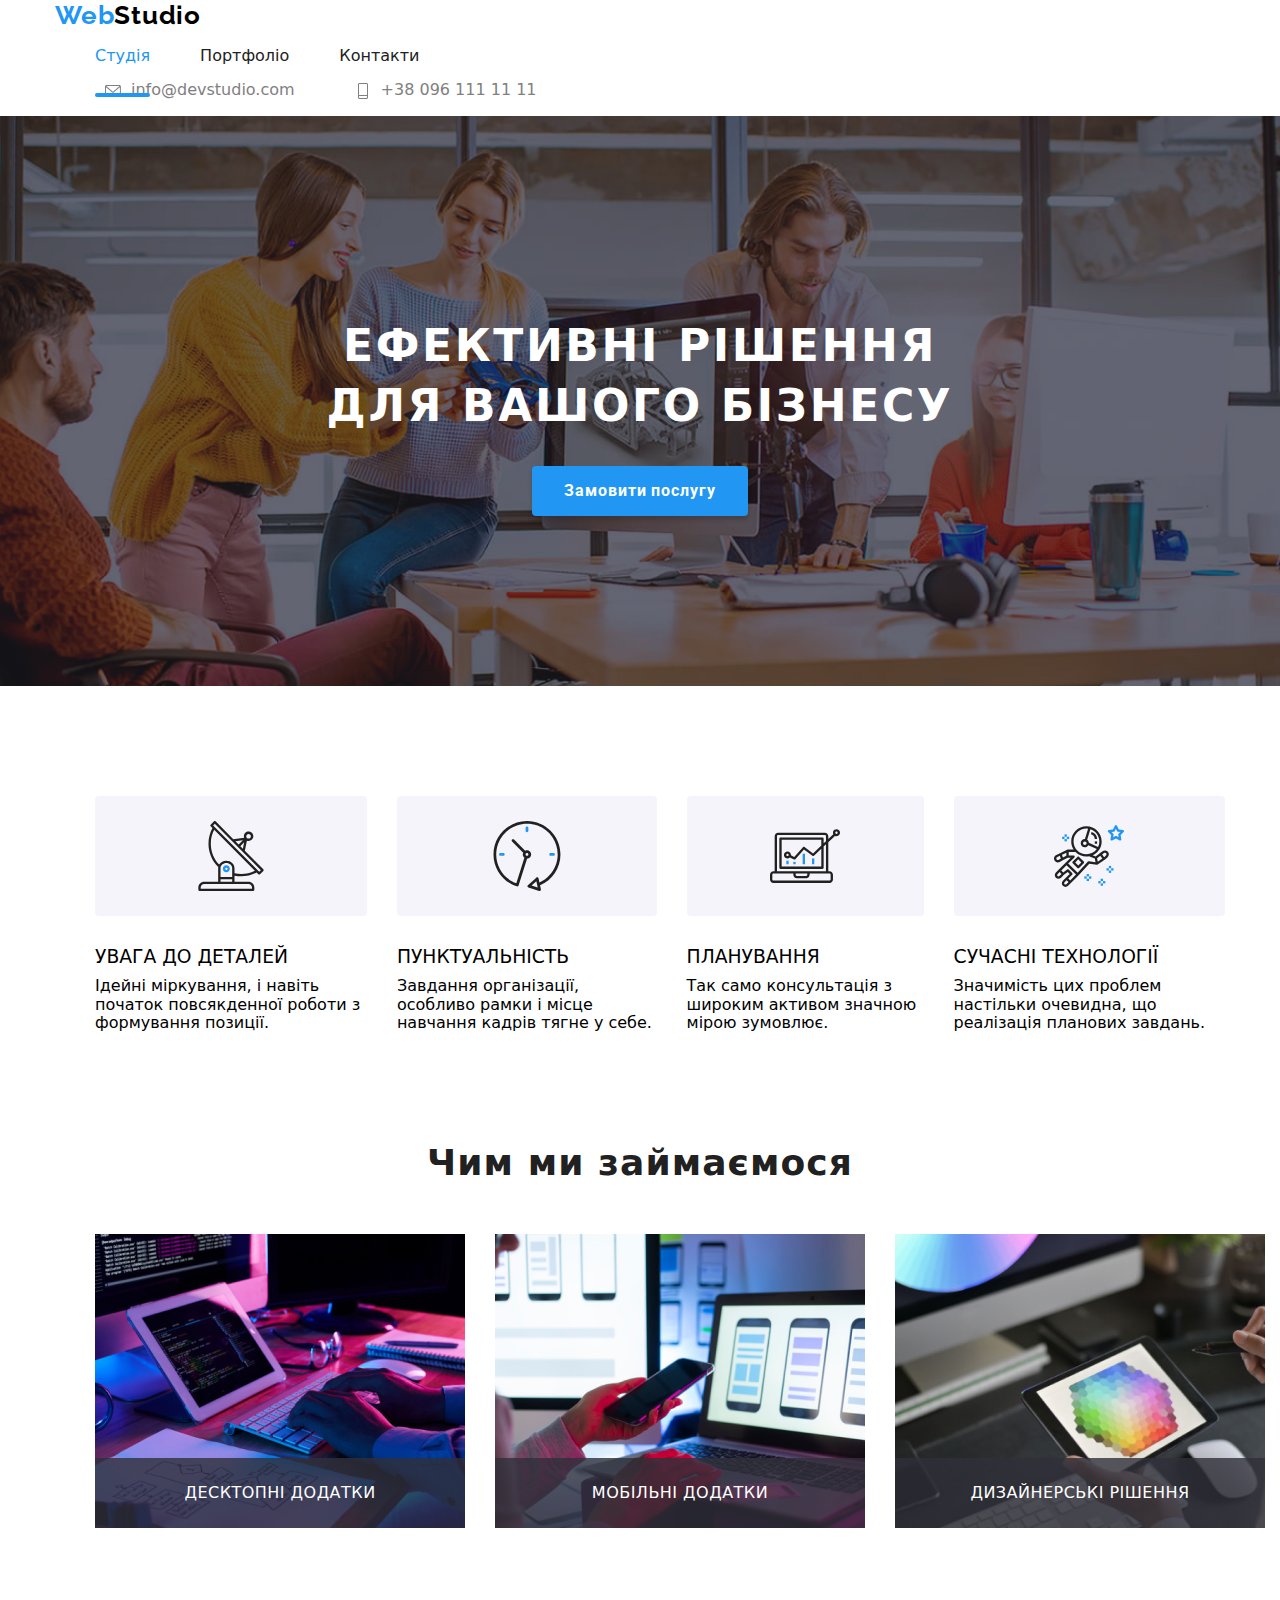
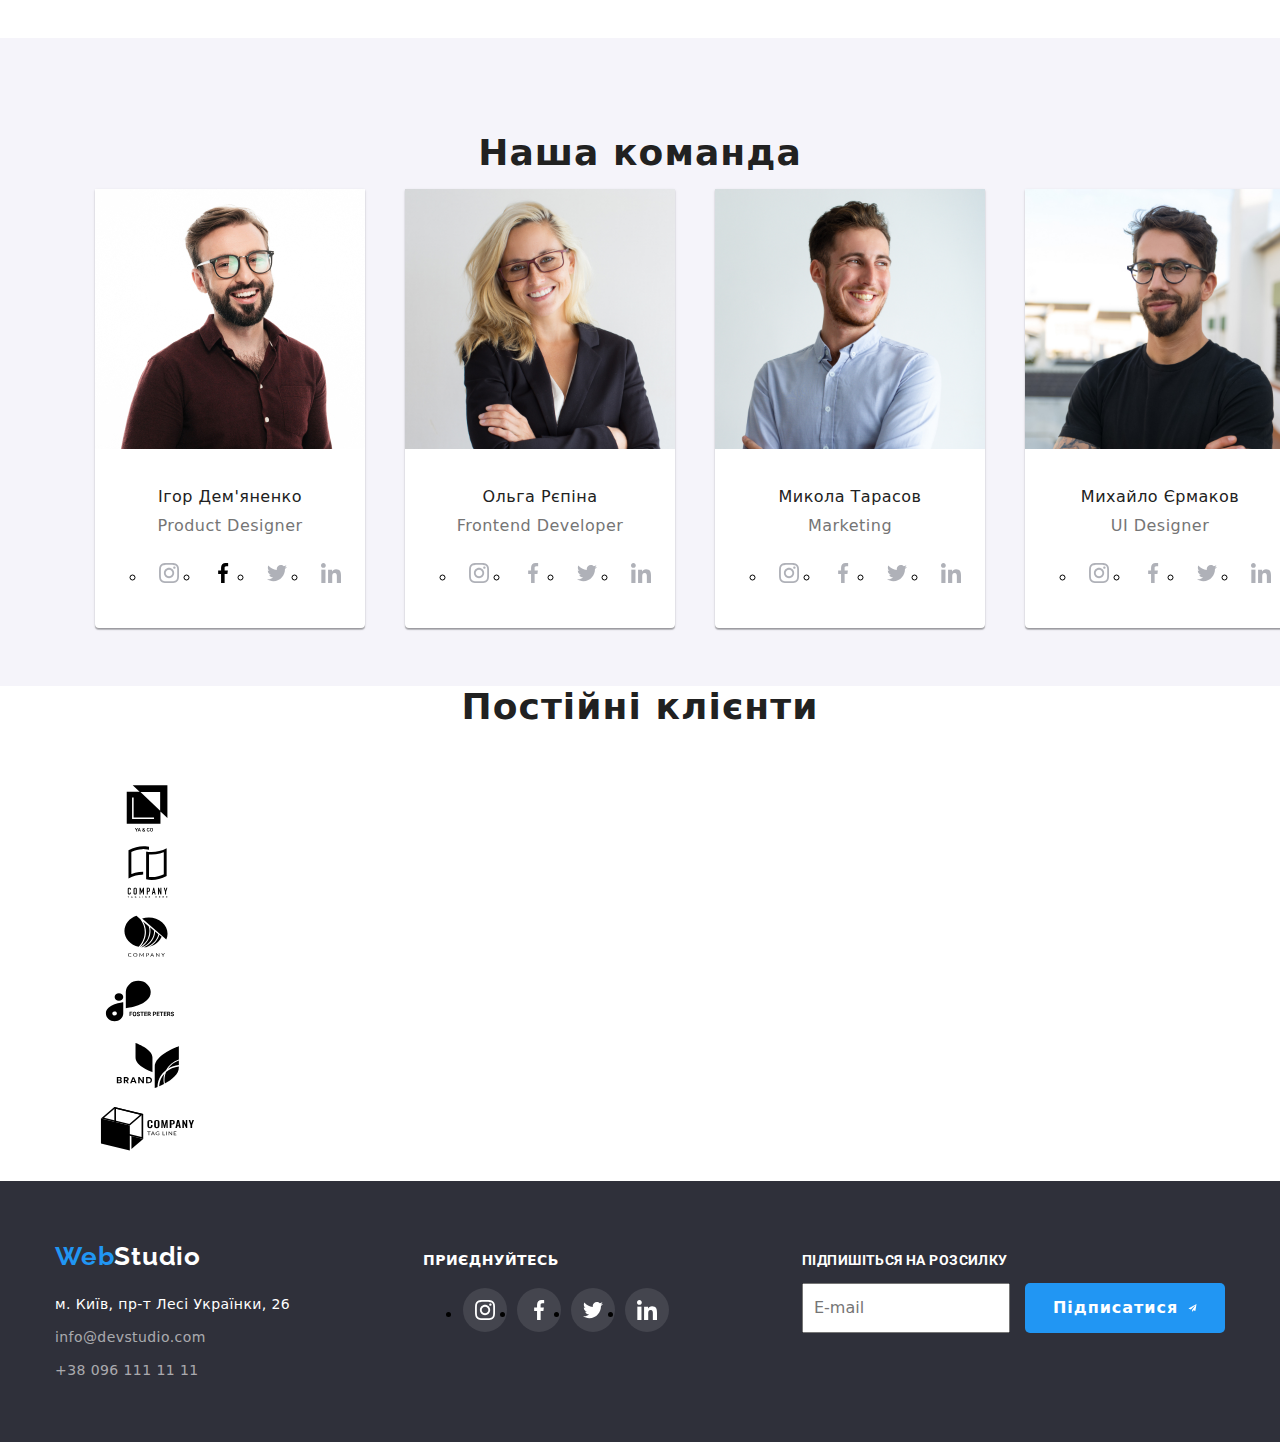
==== commit c7e7107c: "edit" ====
--- a/index.html
+++ b/index.html
@@ -8,9 +8,7 @@
 	<!--Font-->
 	<link rel="preconnect" href="https://fonts.googleapis.com"/>
 	<link rel="preconnect" href="https://fonts.gstatic.com" crossorigin/>
-	<link
-		href="https://fonts.googleapis.com/css2?family=Raleway:wght@700&family=Roboto:wght@400;500;700;900&display=swap"
-		rel="stylesheet" />
+	<link rel="stylesheet" href="https://fonts.googleapis.com/css2?family=Raleway:wght@700&family=Roboto:wght@400;500;700;900&display=swap" />
 	<link rel="stylesheet" href="https://cdnjs.cloudflare.com/ajax/libs/modern-normalize/1.1.0/modern-normalize.min.css">
 	<link rel="stylesheet" href="css/main.min.css" />
 	<link rel="stylesheet" href="images/modal/symbol-defs.svg" />
--- a/css/main.min.css
+++ b/css/main.min.css
@@ -1 +1 @@
-/*# sourceMappingURL=main.min.css.map */+:root{--main-font: "Roboto", sans-serif;--secondary-font: "Raleway", sans-serif;--main-txt-cl: #757575;--second-txt-cl: #212121;--accent-txt-cl: #2196f3;--light-txt-cl: #ffffff;--black-txt-cl: #000000;--black-opacity-txt-cl: rgba(255, 255, 255, 0.6);--main-bg-cl: #FFFFFF;--secondary-bg-cl: #2f303a;--third-bg-cl: #f5f4fa;--button-bg-cl: #2196f3}.visually-hidden{position:absolute;width:1px;height:1px;margin:-1px;padding:0;overflow:hidden;border:0;clip:rect(0 0 0 0)}::-webkit-input-placeholder{padding:8px}::-moz-placeholder{padding:8px}:-ms-input-placeholder{padding:8px}::-ms-input-placeholder{padding:8px}::placeholder{padding:8px}h1,h2,h3,h4,h5,h6{font-weight:400;margin:0}p{margin:0}a{text-decoration:none;color:inherit}.list{list-style:none}.link{color:gray}.link:hover .link:focus{color:var(--accent-txt-cl)}body{position:relative;font-style:normal;margin:0 auto}.hero__title{display:block;margin:0 auto;max-width:700px;font-weight:900;font-size:44px;line-height:1.3636363636;text-align:center;letter-spacing:.06em;text-transform:uppercase;color:var(--light-txt-cl)}.container{max-width:1200px;margin:0 auto;padding-left:15px;padding-right:15px}.site-nav,.header-contacts{display:-webkit-box;display:-ms-flexbox;display:flex;-webkit-box-align:center;-ms-flex-align:center;align-items:center}.header-contacts li a{margin-left:10px;display:-webkit-box;display:-ms-flexbox;display:flex;-webkit-box-align:center;-ms-flex-align:center;align-items:center}.header-contacts li a:hover{fill:#2196f3}.header-contacts li a svg{margin-right:10px}.site-nav .is-active{color:var(--accent-txt-cl)}.current::after{position:absolute;display:block;content:"";bottom:0;left:0;width:100%;height:4px;border-radius:2px;background:#2196f3}.head__link a{position:relative;padding:32px 0}.site-nav a{text-decoration:none;color:var(--second-txt-cl)}.site-nav a:hover,.site-nav a:focus{color:var(--accent-txt-cl)}.site-nav li:not(:last-child),.header-contacts li:not(:last-child){margin-right:50px}.site-nav,.header-contacts{display:-webkit-box;display:-ms-flexbox;display:flex;-webkit-box-align:center;-ms-flex-align:center;align-items:center}nav:active{color:var(--accent-txt-cl)}.header-contacts li a{margin-left:10px;display:-webkit-box;display:-ms-flexbox;display:flex;-webkit-box-align:center;-ms-flex-align:center;align-items:center}.header-contacts li a:hover{fill:#2196f3}.header-contacts li a svg{margin-right:10px}.site-nav .is-active{color:var(--accent-txt-cl)}.current::after{position:absolute;display:block;content:"";bottom:0;left:0;width:100%;height:4px;border-radius:2px;background:#2196f3}.head__link a{position:relative;padding:32px 0}.site-nav a{text-decoration:none;color:var(--second-txt-cl)}.site-nav a:hover,.site-nav a:focus{color:var(--accent-txt-cl)}.site-nav li:not(:last-child),.header-contacts li:not(:last-child){margin-right:50px}.hero{padding:200px;background-color:var(--secondary-bg-cl);background-image:url(../images/main-bg.png);background-position:center center;background-repeat:no-repeat;background-size:cover;background-color:rgba(47,48,58,.4);max-width:1600px;width:100%;background-size:cover;position:relative;z-index:10;margin:0 auto}.hero:after{content:"";position:absolute;top:0;left:0;right:0;bottom:0;background:rgba(47,48,58,.4);z-index:-1}.hero__inner{margin:0 auto}.hero a{-webkit-transition:color 250ms cubic-bezier(0.4, 0, 0.2, 1);transition:color 250ms cubic-bezier(0.4, 0, 0.2, 1)}.hero__title{display:block;margin:0 auto;max-width:700px;font-weight:900;font-size:44px;line-height:1.3636363636;text-align:center;letter-spacing:.06em;text-transform:uppercase;color:var(--light-txt-cl)}.what{padding-bottom:94px}.what__title{margin-bottom:50px}.what__list{display:-webkit-box;display:-ms-flexbox;display:flex;gap:30px}.what__list{-webkit-box-align:center;-ms-flex-align:center;align-items:center}.what_name{opacity:1}.what_name p{display:-webkit-box;display:-ms-flexbox;display:flex;position:absolute;width:100%;height:24%;bottom:0;left:0;-webkit-box-pack:center;-ms-flex-pack:center;justify-content:center;-webkit-box-align:center;-ms-flex-align:center;align-items:center;background-color:rgba(47,48,58,.8);-webkit-box-sizing:border-box;box-sizing:border-box;text-transform:uppercase;font-size:14px;line-height:1.1428571429;text-align:center;letter-spacing:.03em;color:#fff;font:var(--main-font)}.what_name{position:relative}.what_name img{display:block}.about{padding-top:94px;padding-bottom:94px}.feature-list{display:-webkit-box;display:-ms-flexbox;display:flex;gap:30px}.feature-list__title{margin-bottom:10px;margin-top:15px}.about__icon-overlay{height:120px;background:#f5f4fa;border-radius:4px;margin-bottom:30px;display:-webkit-box;display:-ms-flexbox;display:flex;-webkit-box-align:center;-ms-flex-align:center;align-items:center;-webkit-box-pack:center;-ms-flex-pack:center;justify-content:center}.section.team{background-color:var(--third-bg-cl)}.section-title{font-weight:700;font-size:36px;line-height:1.1666666667;text-align:center;letter-spacing:.03em;color:var(--second-txt-cl)}.container__team{display:-webkit-box;display:-ms-flexbox;display:flex;-webkit-box-pack:justify;-ms-flex-pack:justify;justify-content:space-between;-webkit-box-align:center;-ms-flex-align:center;align-items:center;max-width:1170px;height:368px;margin:0 auto}.team__card-title{font-weight:500;font-size:16px;line-height:1.1875;text-align:center;letter-spacing:.03em;color:var(--second-txt-cl)}.team__card-text{font-size:16px;line-height:1.1875;text-align:center;letter-spacing:.03em;color:var(--main-txt-cl);margin-bottom:16px}.team{padding:94px 0}.team__title{margin-bottom:50px}.team__item{padding-bottom:30px;background:#fff;-webkit-box-shadow:0px 1px 3px rgba(0,0,0,.12),0px 1px 1px rgba(0,0,0,.14),0px 2px 1px rgba(0,0,0,.2);box-shadow:0px 1px 3px rgba(0,0,0,.12),0px 1px 1px rgba(0,0,0,.14),0px 2px 1px rgba(0,0,0,.2);border-radius:0px 0px 4px 4px}.team__item img{padding-bottom:30px}.team__card-title{margin-bottom:10px}.team__soc-row{display:-webkit-box;display:-ms-flexbox;display:flex;gap:10px;-webkit-box-pack:center;-ms-flex-pack:center;justify-content:center}.team__icon-media{width:44px;height:44px;border-radius:100%;display:-webkit-box;display:-ms-flexbox;display:flex;-webkit-box-align:center;-ms-flex-align:center;align-items:center;-webkit-box-pack:center;-ms-flex-pack:center;justify-content:center;-webkit-transition:background-color 250ms cubic-bezier(0.4, 0, 0.2, 1),fill 250ms cubic-bezier(0.4, 0, 0.2, 1);transition:background-color 250ms cubic-bezier(0.4, 0, 0.2, 1),fill 250ms cubic-bezier(0.4, 0, 0.2, 1)}.icon__team{fill:#afb1b8}.team__icon-media:hover{background-color:#2196f3;fill:#fff}.team__icon-media:hover svg{fill:#fff}.team__inform{padding-top:3px;padding-bottom:3px}.portfolio{border-top:1px solid #ececec;padding-top:94px;padding-bottom:94px}.portfolio__list{display:-webkit-box;display:-ms-flexbox;display:flex;-webkit-box-orient:horizontal;-webkit-box-direction:normal;-ms-flex-direction:row;flex-direction:row;-ms-flex-wrap:wrap;flex-wrap:wrap;-webkit-box-pack:center;-ms-flex-pack:center;justify-content:center;-ms-flex-line-pack:justify;align-content:space-between;-webkit-box-align:center;-ms-flex-align:center;align-items:center;gap:30px}.portfolio__card:hover{-webkit-box-shadow:0px 1px 1px rgba(0,0,0,.12),0px 4px 4px rgba(0,0,0,.06),1px 4px 6px rgba(0,0,0,.16);box-shadow:0px 1px 1px rgba(0,0,0,.12),0px 4px 4px rgba(0,0,0,.06),1px 4px 6px rgba(0,0,0,.16)}.portfolio__box{padding:24px;border:1px solid #eee;border-top:0px}.portfolio__card img{display:block;width:100%}.portfolio__card{display:block;-webkit-transition:-webkit-box-shadow 250ms cubic-bezier(0.4, 0, 0.2, 1);transition:-webkit-box-shadow 250ms cubic-bezier(0.4, 0, 0.2, 1);transition:box-shadow 250ms cubic-bezier(0.4, 0, 0.2, 1);transition:box-shadow 250ms cubic-bezier(0.4, 0, 0.2, 1), -webkit-box-shadow 250ms cubic-bezier(0.4, 0, 0.2, 1)}.portfolio__overlay{position:relative;overflow:hidden}.overlay{position:absolute;width:370px;height:294px;padding:63px 24px 63px 24px;color:var(--light-txt-cl);font-size:18px;line-height:1.55;letter-spacing:.54px;background-color:rgba(33,150,243,.9);-webkit-transform:translateY(0);transform:translateY(0);-webkit-transition:-webkit-transform 250ms cubic-bezier(0.4, 0, 0.2, 1);transition:-webkit-transform 250ms cubic-bezier(0.4, 0, 0.2, 1);transition:transform 250ms cubic-bezier(0.4, 0, 0.2, 1);transition:transform 250ms cubic-bezier(0.4, 0, 0.2, 1), -webkit-transform 250ms cubic-bezier(0.4, 0, 0.2, 1)}.portfolio__card:hover .overlay{-webkit-transform:translateY(-100%);transform:translateY(-100%)}.portfolio__overlay:hover .portfolio__overlay:focus{display:inline-block;position:absolute;top:0;left:0;width:100%;height:100%;background-color:#2196f3;-webkit-transform:translateY(100%);transform:translateY(100%)}.footer__row{display:-webkit-box;display:-ms-flexbox;display:flex;-webkit-box-align:baseline;-ms-flex-align:baseline;align-items:baseline;-webkit-box-pack:justify;-ms-flex-pack:justify;justify-content:space-between}.footer{padding-top:60px;padding-bottom:60px;background-color:var(--secondary-bg-cl)}.footer__logo{display:block;margin-bottom:20px}.footer__contacts{display:-webkit-box;display:-ms-flexbox;display:flex;-webkit-box-orient:vertical;-webkit-box-direction:normal;-ms-flex-direction:column;flex-direction:column}.footer__contacts .cont:nth-child(2){display:block;margin-bottom:9px}.footer__adress{margin-bottom:9px}.footer__adress{font-style:normal;font-size:14px;line-height:1.7142857143;letter-spacing:.03em;color:var(--light-txt-cl);text-decoration:none}.footer__contacts .cont{font-style:normal;font-size:14px;line-height:1.7142857143;letter-spacing:.03em;color:var(--black-opacity-txt-cl);text-decoration:none}.footer__soc-row{display:-webkit-box;display:-ms-flexbox;display:flex;-webkit-box-pack:center;-ms-flex-pack:center;justify-content:center;-webkit-box-align:center;-ms-flex-align:center;align-items:center;gap:10px;margin-top:20px}.footer__social{width:44px;height:44px;border-radius:100%;display:-webkit-box;display:-ms-flexbox;display:flex;-webkit-box-align:center;-ms-flex-align:center;align-items:center;-webkit-box-pack:center;-ms-flex-pack:center;justify-content:center;background:rgba(255,255,255,.1)}.footer__name-p{font-weight:700;font-size:14px;line-height:16px;letter-spacing:.03em;margin-left:0;text-transform:uppercase;color:#fff}.icon__footer{fill:#fff}.footer__social{-webkit-transition:background-color 250ms cubic-bezier(0.4, 0, 0.2, 1),fill 250ms cubic-bezier(0.4, 0, 0.2, 1);transition:background-color 250ms cubic-bezier(0.4, 0, 0.2, 1),fill 250ms cubic-bezier(0.4, 0, 0.2, 1)}.footer__social:hover{background-color:#2196f3;fill:#fff}.footer__social:hover svg{fill:#fff}.footer a{-webkit-transition:color 250ms cubic-bezier(0.4, 0, 0.2, 1);transition:color 250ms cubic-bezier(0.4, 0, 0.2, 1)}.footer__contacts .cont:hover,.footer__contacts .cont:focus,.footer__contacts .footer__adress:hover,.footer__contacts .footer__adress:focus{color:var(--accent-txt-cl)}textarea,input,button:focus{outline:none}button{font-size:inherit;cursor:pointer;border:none;background:none;padding:0;font-family:inherit;color:inherit}.btn-hero{-webkit-transform:translateY(30px);transform:translateY(30px);font-family:var(--main-font);color:var(--light-txt-cl);background-color:var(--button-bg-cl);font-weight:700;font-size:16px;line-height:1.875;padding:10px 32px;border-radius:4px;margin:0 auto;max-width:-webkit-fit-content;max-width:-moz-fit-content;max-width:fit-content;display:-webkit-box;display:-ms-flexbox;display:flex;-webkit-box-align:center;-ms-flex-align:center;align-items:center;text-align:center;letter-spacing:.06em;-webkit-box-shadow:0px 4px 4px rgba(0,0,0,.15);box-shadow:0px 4px 4px rgba(0,0,0,.15)}.register-form__btn{display:-webkit-box;display:-ms-flexbox;display:flex;font-weight:700;margin:0 auto;margin-top:30px;width:200px;height:50px;border-radius:5px;-webkit-box-align:center;-ms-flex-align:center;align-items:center;text-align:center;-webkit-box-pack:center;-ms-flex-pack:center;justify-content:center;letter-spacing:.06em;-webkit-box-shadow:0px 4px 4px rgba(0,0,0,.15);box-shadow:0px 4px 4px rgba(0,0,0,.15);background:var(--button-bg-cl);color:var(--light-txt-cl)}.register-form__btn:focus{background:#188ce8}.btn{font-weight:500;font-size:16px;line-height:1.625;text-align:center;letter-spacing:.03em;cursor:pointer}.buttons .btn{color:var(--second-txt-cl);background-color:var(--third-bg-cl);-webkit-transition:color 250ms cubic-bezier(0.4, 0, 0.2, 1),background-color 250ms cubic-bezier(0.4, 0, 0.2, 1);transition:color 250ms cubic-bezier(0.4, 0, 0.2, 1),background-color 250ms cubic-bezier(0.4, 0, 0.2, 1)}.buttons .btn:hover,.buttons .btn:focus{color:var(--light-txt-cl);background-color:var(--button-bg-cl);-webkit-box-shadow:0px 3px 1px rgba(0,0,0,.1),0px 1px 2px rgba(0,0,0,.08),0px 2px 2px rgba(0,0,0,.12);box-shadow:0px 3px 1px rgba(0,0,0,.1),0px 1px 2px rgba(0,0,0,.08),0px 2px 2px rgba(0,0,0,.12)}.footer__send-btn{padding:10px 28px;font-weight:700;width:200px;height:50px;margin-left:15px;background-color:var(--button-bg-cl);border-radius:5px;display:-webkit-box;display:-ms-flexbox;display:flex;-webkit-box-align:center;-ms-flex-align:center;align-items:center;text-align:center;letter-spacing:.06em;color:var(--light-txt-cl)}.footer__send-btn:hover{background:#2196f3}input::-webkit-outer-spin-button,input::-webkit-inner-spin-button{-webkit-appearance:none;margin:0}.buttons{display:-webkit-box;display:-ms-flexbox;display:flex;-webkit-box-pack:center;-ms-flex-pack:center;justify-content:center;margin-bottom:50px}.butt-filt:not(:last-child){margin-right:8px}.filter{border-radius:4px;padding:6px 22px;-webkit-transition:-webkit-box-shadow 250ms cubic-bezier(0.4, 0, 0.2, 1);transition:-webkit-box-shadow 250ms cubic-bezier(0.4, 0, 0.2, 1);transition:box-shadow 250ms cubic-bezier(0.4, 0, 0.2, 1);transition:box-shadow 250ms cubic-bezier(0.4, 0, 0.2, 1), -webkit-box-shadow 250ms cubic-bezier(0.4, 0, 0.2, 1)}.filter:hover .filter:focus{-webkit-box-shadow:0px 3px 1px rgba(0,0,0,.1),0px 1px 2px rgba(0,0,0,.08),0px 2px 2px rgba(0,0,0,.12);box-shadow:0px 3px 1px rgba(0,0,0,.1),0px 1px 2px rgba(0,0,0,.08),0px 2px 2px rgba(0,0,0,.12)}.logo{display:inline-block;font-family:var(--secondary-font);font-weight:700;font-size:26px;line-height:1.1923076923;letter-spacing:.03em;text-decoration:none}.logo-bl{color:var(--black-txt-cl)}.logo-wh{color:var(--light-txt-cl)}.logo-blue{color:var(--accent-txt-cl)}.icon__header{display:-webkit-box;display:-ms-flexbox;display:flex;fill:currentColor;height:16px;-webkit-box-align:center;-ms-flex-align:center;align-items:center;-webkit-transition:color 250ms cubic-bezier(0.4, 0, 0.2, 1);transition:color 250ms cubic-bezier(0.4, 0, 0.2, 1)}.icon__team:hover .icon__team:focus{fill:#eee}.register-form__icon{position:absolute;top:65%;left:10px;-webkit-transform:translateY(-50%);transform:translateY(-50%);fill:#212121}.register-form__icon:hover .register-form__icon:focus .register-form__icon::-webkit-input-placeholder{fill:#2196f3;-webkit-transition:fill 250ms cubic-bezier(0.4, 0, 0.2, 1);transition:fill 250ms cubic-bezier(0.4, 0, 0.2, 1)}.register-form__icon:hover .register-form__icon:focus .register-form__icon::-moz-placeholder{fill:#2196f3;-moz-transition:fill 250ms cubic-bezier(0.4, 0, 0.2, 1);transition:fill 250ms cubic-bezier(0.4, 0, 0.2, 1)}.register-form__icon:hover .register-form__icon:focus .register-form__icon:-ms-input-placeholder{fill:#2196f3;-ms-transition:fill 250ms cubic-bezier(0.4, 0, 0.2, 1);transition:fill 250ms cubic-bezier(0.4, 0, 0.2, 1)}.register-form__icon:hover .register-form__icon:focus .register-form__icon::-ms-input-placeholder{fill:#2196f3;-ms-transition:fill 250ms cubic-bezier(0.4, 0, 0.2, 1);transition:fill 250ms cubic-bezier(0.4, 0, 0.2, 1)}.register-form__icon:hover .register-form__icon:focus .register-form__icon::placeholder{fill:#2196f3;-webkit-transition:fill 250ms cubic-bezier(0.4, 0, 0.2, 1);transition:fill 250ms cubic-bezier(0.4, 0, 0.2, 1)}.team__icon-media{width:44px;height:44px;border-radius:100%;display:-webkit-box;display:-ms-flexbox;display:flex;-webkit-box-align:center;-ms-flex-align:center;align-items:center;-webkit-box-pack:center;-ms-flex-pack:center;justify-content:center;-webkit-transition:background-color 250ms cubic-bezier(0.4, 0, 0.2, 1),fill 250ms cubic-bezier(0.4, 0, 0.2, 1);transition:background-color 250ms cubic-bezier(0.4, 0, 0.2, 1),fill 250ms cubic-bezier(0.4, 0, 0.2, 1)}.icon__team{fill:#afb1b8}.team__icon-media:hover{background-color:#2196f3;fill:#fff}.team__icon-media:hover svg{fill:#fff}.icon__footer{fill:#fff}.icon__send{margin-left:10px;fill:#fff}.icon__checked{opacity:0;fill:#2196f3;-webkit-transition:opacity 400ms ease;transition:opacity 400ms ease}.icon__checked{opacity:1}.icon__unchecked{-webkit-transition:opacity 400ms ease;transition:opacity 400ms ease}.icon__unchecked{opacity:0}.send-form{margin-top:12px;left:816px}.footer__send-p{font-family:var(--main-font);font-style:normal;font-weight:700;font-size:14px;line-height:16px;margin-bottom:15px;letter-spacing:.03em;text-transform:uppercase;color:#fff}.footer__form-send{display:-webkit-box;display:-ms-flexbox;display:flex}.backdrop{position:fixed;z-index:99;top:0;left:0;width:100%;height:100%;background-color:rgba(0,0,0,.2);-webkit-transition:opacity 250ms cubic-bezier(0.4, 0, 0.2, 1);transition:opacity 250ms cubic-bezier(0.4, 0, 0.2, 1)}.backdrop.is-hidden{opacity:0;pointer-events:none}.modal{position:absolute;z-index:99;top:70px;left:30%;width:528px;min-height:561px;background-color:var(--main-bg-cl);border-radius:4px;top:50%;left:50%;-webkit-transform:translate(-50%, -50%);transform:translate(-50%, -50%);padding:40px}.modal_text{text-align:center;margin-top:40px;font-weight:700;font-size:20px;color:#000}.close{position:absolute;top:16px;right:8px;display:-webkit-box;display:-ms-flexbox;display:flex;-webkit-box-align:center;-ms-flex-align:center;align-items:center;-webkit-box-pack:center;-ms-flex-pack:center;justify-content:center;width:30px;height:30px;padding:0;border:1px solid rgba(0,0,0,.1);border-radius:50%;cursor:pointer;fill:var(--black-txt-cl);background-color:var(--main-bg-cl)}.close:hover{fill:#2196f3}.close:focus{fill:#2196f3}.input__name input{max-width:448px;width:100%;min-height:40px;margin:20px 20px 0px 20px;position:relative;border-radius:4px;border:1px solid #999;padding-left:30px}.input__name img{float:left;-webkit-transform:translate(44px, 32px);transform:translate(44px, 32px)}.text__area{margin-left:0;max-width:448px;min-height:90px;margin-top:5px;margin-bottom:35px;border-radius:4px;border:1px solid #999;width:100%;outline:rgba(0,0,0,0);-webkit-transition:border-color 250ms;transition:border-color 250ms;-webkit-box-sizing:border-box;box-sizing:border-box;border:1px solid rgba(33,33,33,.2)}textarea{max-width:448px;width:100%;min-height:90px}::-webkit-input-placeholder{padding:8px}::-moz-placeholder{padding:8px}:-ms-input-placeholder{padding:8px}::-ms-input-placeholder{padding:8px}::placeholder{padding:8px}.checkbox_m{-webkit-text-decoration:dashed;text-decoration:dashed;color:#2196f3;border-bottom:1px solid #2196f3}.check{margin-left:42px}.register-form__title{display:block;text-align:center;font-size:20px;margin-bottom:10px;font-weight:700;font-size:20px;line-height:23px;text-align:center;letter-spacing:.03em;color:#212121}.register-form{letter-spacing:.01em}.register-form__group{margin-bottom:20px}.register-form__field{position:relative;display:block;margin-bottom:10px;-webkit-transform:translateY(18px);transform:translateY(18px)}.register-form__label{display:block;left:5px;font-family:var(--main-font);font-style:normal;font-weight:400;font-size:14px;line-height:14px;letter-spacing:.01em;color:#757575}.register-form__input{width:100%;height:35px;padding-left:42px;padding-right:42px;margin-top:3px;border:1px solid #191c26;border-radius:10px;outline:rgba(0,0,0,0);-webkit-transition:border-color 250ms;transition:border-color 250ms;-webkit-box-sizing:border-box;box-sizing:border-box;border:1px solid rgba(33,33,33,.2);border-radius:4px}.register-form__input:focus{border:1px solid rgba(33,150,243,.9)}.register-form__input:focus~.register-form__icon{fill:#2196f3}.register-form__feedback{display:block;left:5px;font-family:var(--main-font);font-style:normal;font-weight:400;font-size:14px;line-height:14px;letter-spacing:.01em;color:#757575}.modal-textarea{display:block;width:100%;height:130px;padding:16px;font-size:14px;resize:none;outline:rgba(0,0,0,0);color:rgba(117,117,117,.5)}.modal-textarea::-webkit-input-placeholder{padding:0}.modal-textarea::-moz-placeholder{padding:0}.modal-textarea:-ms-input-placeholder{padding:0}.modal-textarea::-ms-input-placeholder{padding:0}.modal-textarea::placeholder{padding:0}.register-form__icon{position:absolute;top:65%;left:10px;-webkit-transform:translateY(-50%);transform:translateY(-50%);fill:#212121}.register-form__icon:hover .register-form__icon:focus .register-form__icon::-webkit-input-placeholder{fill:#2196f3;-webkit-transition:fill 250ms cubic-bezier(0.4, 0, 0.2, 1);transition:fill 250ms cubic-bezier(0.4, 0, 0.2, 1)}.register-form__icon:hover .register-form__icon:focus .register-form__icon::-moz-placeholder{fill:#2196f3;-moz-transition:fill 250ms cubic-bezier(0.4, 0, 0.2, 1);transition:fill 250ms cubic-bezier(0.4, 0, 0.2, 1)}.register-form__icon:hover .register-form__icon:focus .register-form__icon:-ms-input-placeholder{fill:#2196f3;-ms-transition:fill 250ms cubic-bezier(0.4, 0, 0.2, 1);transition:fill 250ms cubic-bezier(0.4, 0, 0.2, 1)}.register-form__icon:hover .register-form__icon:focus .register-form__icon::-ms-input-placeholder{fill:#2196f3;-ms-transition:fill 250ms cubic-bezier(0.4, 0, 0.2, 1);transition:fill 250ms cubic-bezier(0.4, 0, 0.2, 1)}.register-form__icon:hover .register-form__icon:focus .register-form__icon::placeholder{fill:#2196f3;-webkit-transition:fill 250ms cubic-bezier(0.4, 0, 0.2, 1);transition:fill 250ms cubic-bezier(0.4, 0, 0.2, 1)}.register-form-notification{position:absolute;top:50%;right:10px;-webkit-transform:translateY(-50%);transform:translateY(-50%);display:block}.register-form-heading{display:block;margin-bottom:10px;font-size:14px}.register-form-message::-webkit-input-placeholder{font-size:14px}.register-form-message::-moz-placeholder{font-size:14px}.register-form-message:-ms-input-placeholder{font-size:14px}.register-form-message::-ms-input-placeholder{font-size:14px}.register-form-message::placeholder{font-size:14px}.register-form__agreement{display:-webkit-box;display:-ms-flexbox;display:flex;-webkit-box-align:center;-ms-flex-align:center;align-items:center;-webkit-box-pack:center;-ms-flex-pack:center;justify-content:center;gap:10px;margin-top:20px}.register-form-desc{font-size:14px;-webkit-user-select:none;-moz-user-select:none;-ms-user-select:none;user-select:none}.register-form__link{color:#2196f3;text-decoration:underline}.register-form__btn{display:-webkit-box;display:-ms-flexbox;display:flex;font-weight:700;margin:0 auto;margin-top:30px;width:200px;height:50px;border-radius:5px;-webkit-box-align:center;-ms-flex-align:center;align-items:center;text-align:center;-webkit-box-pack:center;-ms-flex-pack:center;justify-content:center;letter-spacing:.06em;-webkit-box-shadow:0px 4px 4px rgba(0,0,0,.15);box-shadow:0px 4px 4px rgba(0,0,0,.15);background:var(--button-bg-cl);color:var(--light-txt-cl)}.register-form__btn:focus{background:#188ce8}.register-form__checkbox:checked+.register-form__agreement{color:#2196f3}/*# sourceMappingURL=main.min.css.map */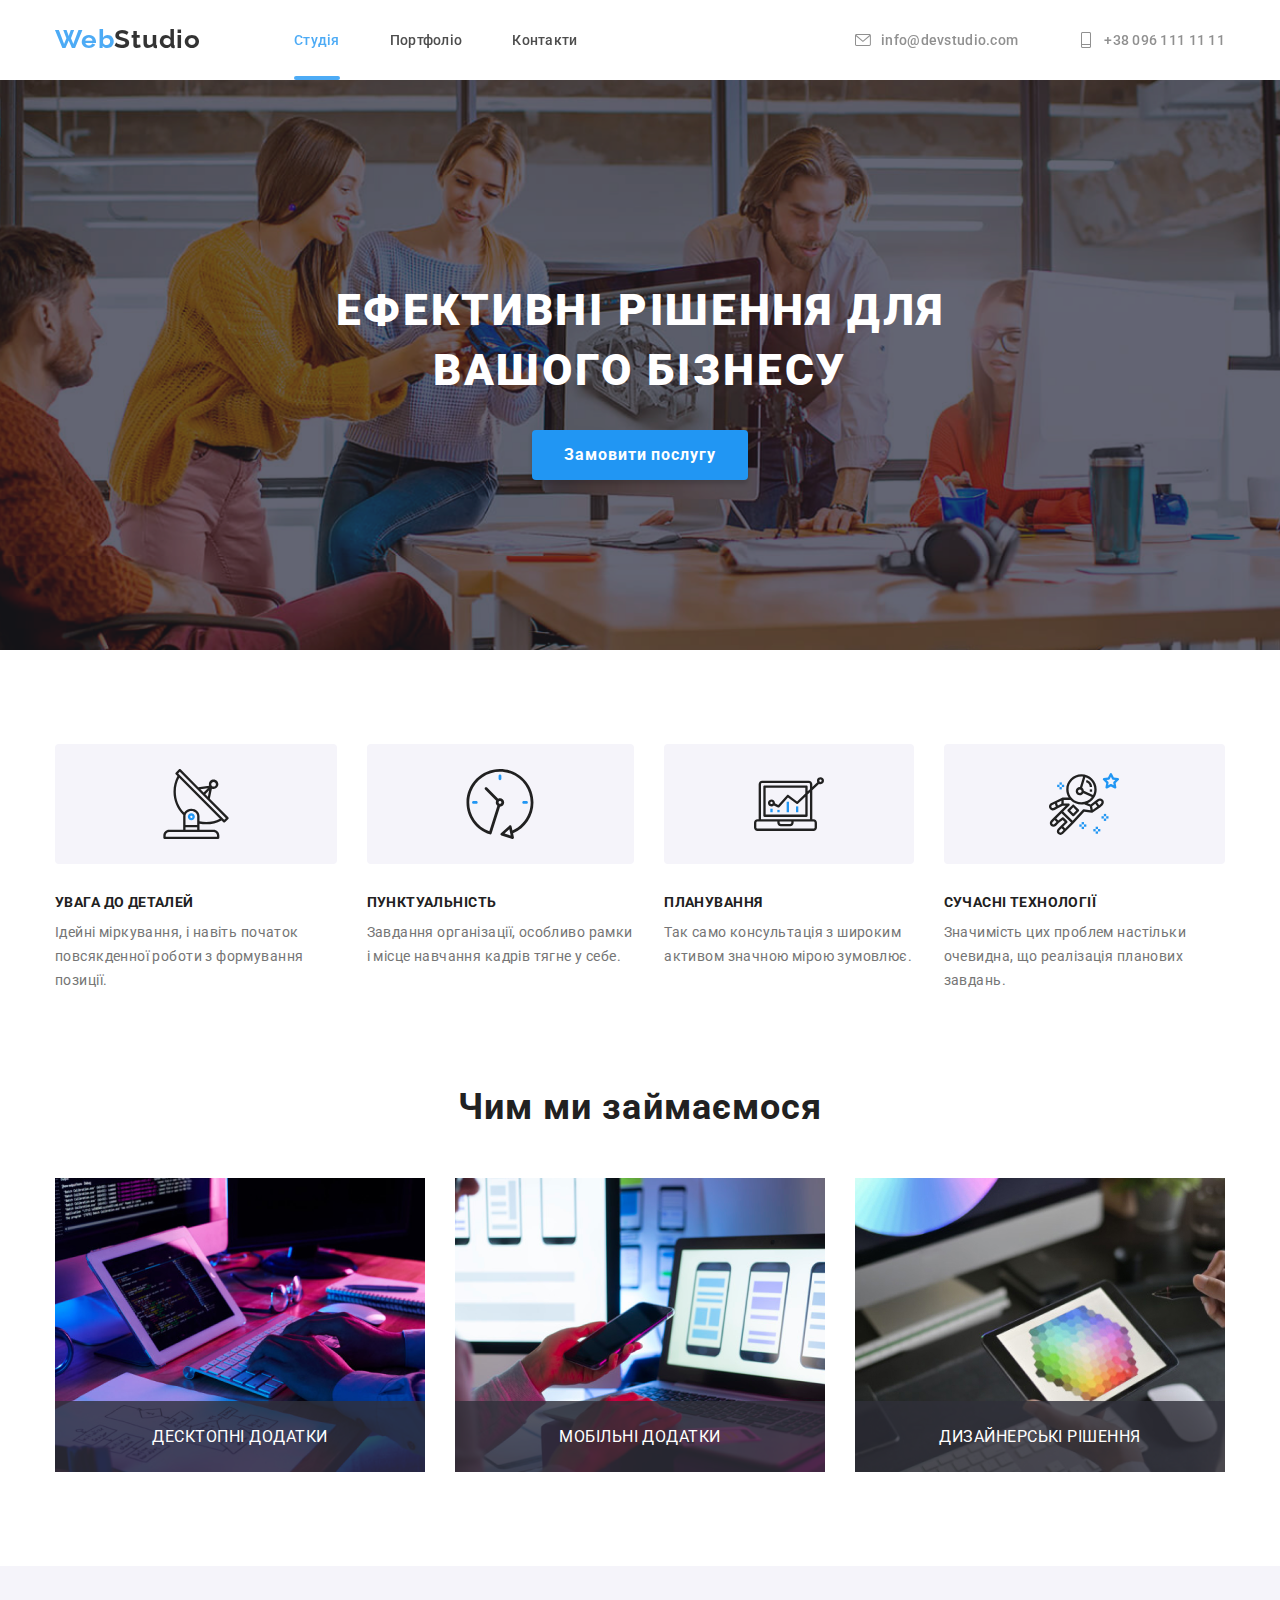
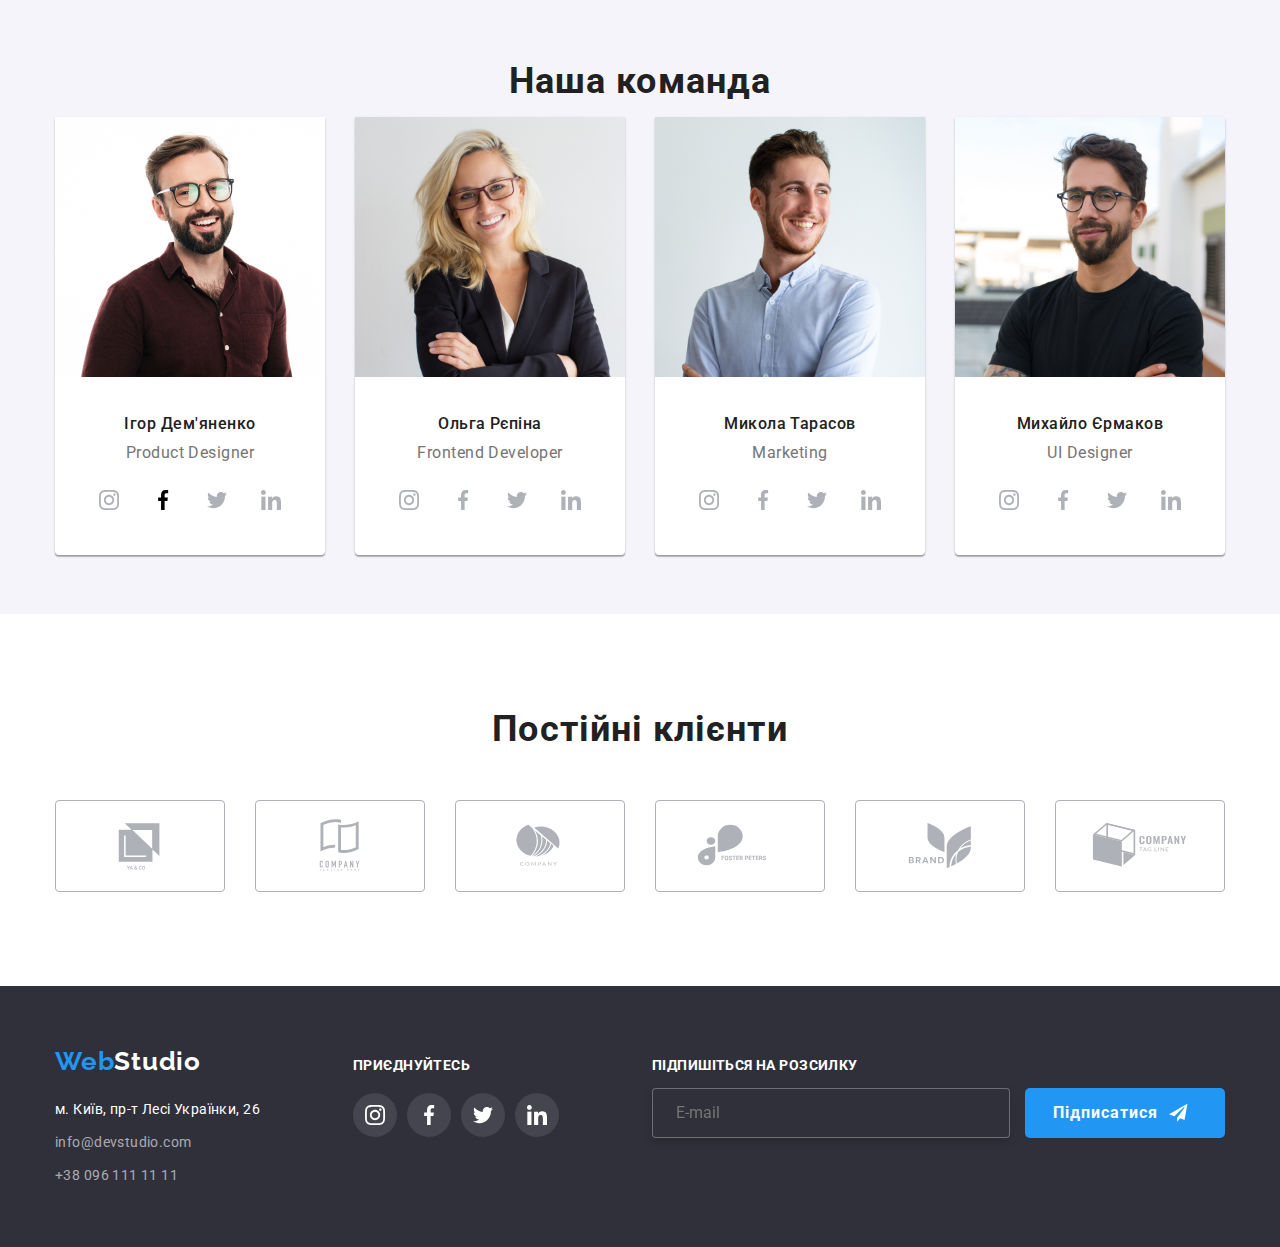
==== commit fbec40d2: "*" ====
--- a/index.html
+++ b/index.html
@@ -8,7 +8,9 @@
 	<!--Font-->
 	<link rel="preconnect" href="https://fonts.googleapis.com"/>
 	<link rel="preconnect" href="https://fonts.gstatic.com" crossorigin/>
-	<link rel="stylesheet" href="https://fonts.googleapis.com/css2?family=Raleway:wght@700&family=Roboto:wght@400;500;700;900&display=swap" />
+	<link
+		href="https://fonts.googleapis.com/css2?family=Raleway:wght@700&family=Roboto:wght@400;500;700;900&display=swap"
+		rel="stylesheet" />
 	<link rel="stylesheet" href="https://cdnjs.cloudflare.com/ajax/libs/modern-normalize/1.1.0/modern-normalize.min.css">
 	<link rel="stylesheet" href="css/main.min.css" />
 	<link rel="stylesheet" href="images/modal/symbol-defs.svg" />
--- a/css/main.min.css
+++ b/css/main.min.css
@@ -1 +1 @@
-:root{--main-font: "Roboto", sans-serif;--secondary-font: "Raleway", sans-serif;--main-txt-cl: #757575;--second-txt-cl: #212121;--accent-txt-cl: #2196f3;--light-txt-cl: #ffffff;--black-txt-cl: #000000;--black-opacity-txt-cl: rgba(255, 255, 255, 0.6);--main-bg-cl: #FFFFFF;--secondary-bg-cl: #2f303a;--third-bg-cl: #f5f4fa;--button-bg-cl: #2196f3}.visually-hidden{position:absolute;width:1px;height:1px;margin:-1px;padding:0;overflow:hidden;border:0;clip:rect(0 0 0 0)}::-webkit-input-placeholder{padding:8px}::-moz-placeholder{padding:8px}:-ms-input-placeholder{padding:8px}::-ms-input-placeholder{padding:8px}::placeholder{padding:8px}h1,h2,h3,h4,h5,h6{font-weight:400;margin:0}p{margin:0}a{text-decoration:none;color:inherit}.list{list-style:none}.link{color:gray}.link:hover .link:focus{color:var(--accent-txt-cl)}body{position:relative;font-style:normal;margin:0 auto}.hero__title{display:block;margin:0 auto;max-width:700px;font-weight:900;font-size:44px;line-height:1.3636363636;text-align:center;letter-spacing:.06em;text-transform:uppercase;color:var(--light-txt-cl)}.container{max-width:1200px;margin:0 auto;padding-left:15px;padding-right:15px}.site-nav,.header-contacts{display:-webkit-box;display:-ms-flexbox;display:flex;-webkit-box-align:center;-ms-flex-align:center;align-items:center}.header-contacts li a{margin-left:10px;display:-webkit-box;display:-ms-flexbox;display:flex;-webkit-box-align:center;-ms-flex-align:center;align-items:center}.header-contacts li a:hover{fill:#2196f3}.header-contacts li a svg{margin-right:10px}.site-nav .is-active{color:var(--accent-txt-cl)}.current::after{position:absolute;display:block;content:"";bottom:0;left:0;width:100%;height:4px;border-radius:2px;background:#2196f3}.head__link a{position:relative;padding:32px 0}.site-nav a{text-decoration:none;color:var(--second-txt-cl)}.site-nav a:hover,.site-nav a:focus{color:var(--accent-txt-cl)}.site-nav li:not(:last-child),.header-contacts li:not(:last-child){margin-right:50px}.site-nav,.header-contacts{display:-webkit-box;display:-ms-flexbox;display:flex;-webkit-box-align:center;-ms-flex-align:center;align-items:center}nav:active{color:var(--accent-txt-cl)}.header-contacts li a{margin-left:10px;display:-webkit-box;display:-ms-flexbox;display:flex;-webkit-box-align:center;-ms-flex-align:center;align-items:center}.header-contacts li a:hover{fill:#2196f3}.header-contacts li a svg{margin-right:10px}.site-nav .is-active{color:var(--accent-txt-cl)}.current::after{position:absolute;display:block;content:"";bottom:0;left:0;width:100%;height:4px;border-radius:2px;background:#2196f3}.head__link a{position:relative;padding:32px 0}.site-nav a{text-decoration:none;color:var(--second-txt-cl)}.site-nav a:hover,.site-nav a:focus{color:var(--accent-txt-cl)}.site-nav li:not(:last-child),.header-contacts li:not(:last-child){margin-right:50px}.hero{padding:200px;background-color:var(--secondary-bg-cl);background-image:url(../images/main-bg.png);background-position:center center;background-repeat:no-repeat;background-size:cover;background-color:rgba(47,48,58,.4);max-width:1600px;width:100%;background-size:cover;position:relative;z-index:10;margin:0 auto}.hero:after{content:"";position:absolute;top:0;left:0;right:0;bottom:0;background:rgba(47,48,58,.4);z-index:-1}.hero__inner{margin:0 auto}.hero a{-webkit-transition:color 250ms cubic-bezier(0.4, 0, 0.2, 1);transition:color 250ms cubic-bezier(0.4, 0, 0.2, 1)}.hero__title{display:block;margin:0 auto;max-width:700px;font-weight:900;font-size:44px;line-height:1.3636363636;text-align:center;letter-spacing:.06em;text-transform:uppercase;color:var(--light-txt-cl)}.what{padding-bottom:94px}.what__title{margin-bottom:50px}.what__list{display:-webkit-box;display:-ms-flexbox;display:flex;gap:30px}.what__list{-webkit-box-align:center;-ms-flex-align:center;align-items:center}.what_name{opacity:1}.what_name p{display:-webkit-box;display:-ms-flexbox;display:flex;position:absolute;width:100%;height:24%;bottom:0;left:0;-webkit-box-pack:center;-ms-flex-pack:center;justify-content:center;-webkit-box-align:center;-ms-flex-align:center;align-items:center;background-color:rgba(47,48,58,.8);-webkit-box-sizing:border-box;box-sizing:border-box;text-transform:uppercase;font-size:14px;line-height:1.1428571429;text-align:center;letter-spacing:.03em;color:#fff;font:var(--main-font)}.what_name{position:relative}.what_name img{display:block}.about{padding-top:94px;padding-bottom:94px}.feature-list{display:-webkit-box;display:-ms-flexbox;display:flex;gap:30px}.feature-list__title{margin-bottom:10px;margin-top:15px}.about__icon-overlay{height:120px;background:#f5f4fa;border-radius:4px;margin-bottom:30px;display:-webkit-box;display:-ms-flexbox;display:flex;-webkit-box-align:center;-ms-flex-align:center;align-items:center;-webkit-box-pack:center;-ms-flex-pack:center;justify-content:center}.section.team{background-color:var(--third-bg-cl)}.section-title{font-weight:700;font-size:36px;line-height:1.1666666667;text-align:center;letter-spacing:.03em;color:var(--second-txt-cl)}.container__team{display:-webkit-box;display:-ms-flexbox;display:flex;-webkit-box-pack:justify;-ms-flex-pack:justify;justify-content:space-between;-webkit-box-align:center;-ms-flex-align:center;align-items:center;max-width:1170px;height:368px;margin:0 auto}.team__card-title{font-weight:500;font-size:16px;line-height:1.1875;text-align:center;letter-spacing:.03em;color:var(--second-txt-cl)}.team__card-text{font-size:16px;line-height:1.1875;text-align:center;letter-spacing:.03em;color:var(--main-txt-cl);margin-bottom:16px}.team{padding:94px 0}.team__title{margin-bottom:50px}.team__item{padding-bottom:30px;background:#fff;-webkit-box-shadow:0px 1px 3px rgba(0,0,0,.12),0px 1px 1px rgba(0,0,0,.14),0px 2px 1px rgba(0,0,0,.2);box-shadow:0px 1px 3px rgba(0,0,0,.12),0px 1px 1px rgba(0,0,0,.14),0px 2px 1px rgba(0,0,0,.2);border-radius:0px 0px 4px 4px}.team__item img{padding-bottom:30px}.team__card-title{margin-bottom:10px}.team__soc-row{display:-webkit-box;display:-ms-flexbox;display:flex;gap:10px;-webkit-box-pack:center;-ms-flex-pack:center;justify-content:center}.team__icon-media{width:44px;height:44px;border-radius:100%;display:-webkit-box;display:-ms-flexbox;display:flex;-webkit-box-align:center;-ms-flex-align:center;align-items:center;-webkit-box-pack:center;-ms-flex-pack:center;justify-content:center;-webkit-transition:background-color 250ms cubic-bezier(0.4, 0, 0.2, 1),fill 250ms cubic-bezier(0.4, 0, 0.2, 1);transition:background-color 250ms cubic-bezier(0.4, 0, 0.2, 1),fill 250ms cubic-bezier(0.4, 0, 0.2, 1)}.icon__team{fill:#afb1b8}.team__icon-media:hover{background-color:#2196f3;fill:#fff}.team__icon-media:hover svg{fill:#fff}.team__inform{padding-top:3px;padding-bottom:3px}.portfolio{border-top:1px solid #ececec;padding-top:94px;padding-bottom:94px}.portfolio__list{display:-webkit-box;display:-ms-flexbox;display:flex;-webkit-box-orient:horizontal;-webkit-box-direction:normal;-ms-flex-direction:row;flex-direction:row;-ms-flex-wrap:wrap;flex-wrap:wrap;-webkit-box-pack:center;-ms-flex-pack:center;justify-content:center;-ms-flex-line-pack:justify;align-content:space-between;-webkit-box-align:center;-ms-flex-align:center;align-items:center;gap:30px}.portfolio__card:hover{-webkit-box-shadow:0px 1px 1px rgba(0,0,0,.12),0px 4px 4px rgba(0,0,0,.06),1px 4px 6px rgba(0,0,0,.16);box-shadow:0px 1px 1px rgba(0,0,0,.12),0px 4px 4px rgba(0,0,0,.06),1px 4px 6px rgba(0,0,0,.16)}.portfolio__box{padding:24px;border:1px solid #eee;border-top:0px}.portfolio__card img{display:block;width:100%}.portfolio__card{display:block;-webkit-transition:-webkit-box-shadow 250ms cubic-bezier(0.4, 0, 0.2, 1);transition:-webkit-box-shadow 250ms cubic-bezier(0.4, 0, 0.2, 1);transition:box-shadow 250ms cubic-bezier(0.4, 0, 0.2, 1);transition:box-shadow 250ms cubic-bezier(0.4, 0, 0.2, 1), -webkit-box-shadow 250ms cubic-bezier(0.4, 0, 0.2, 1)}.portfolio__overlay{position:relative;overflow:hidden}.overlay{position:absolute;width:370px;height:294px;padding:63px 24px 63px 24px;color:var(--light-txt-cl);font-size:18px;line-height:1.55;letter-spacing:.54px;background-color:rgba(33,150,243,.9);-webkit-transform:translateY(0);transform:translateY(0);-webkit-transition:-webkit-transform 250ms cubic-bezier(0.4, 0, 0.2, 1);transition:-webkit-transform 250ms cubic-bezier(0.4, 0, 0.2, 1);transition:transform 250ms cubic-bezier(0.4, 0, 0.2, 1);transition:transform 250ms cubic-bezier(0.4, 0, 0.2, 1), -webkit-transform 250ms cubic-bezier(0.4, 0, 0.2, 1)}.portfolio__card:hover .overlay{-webkit-transform:translateY(-100%);transform:translateY(-100%)}.portfolio__overlay:hover .portfolio__overlay:focus{display:inline-block;position:absolute;top:0;left:0;width:100%;height:100%;background-color:#2196f3;-webkit-transform:translateY(100%);transform:translateY(100%)}.footer__row{display:-webkit-box;display:-ms-flexbox;display:flex;-webkit-box-align:baseline;-ms-flex-align:baseline;align-items:baseline;-webkit-box-pack:justify;-ms-flex-pack:justify;justify-content:space-between}.footer{padding-top:60px;padding-bottom:60px;background-color:var(--secondary-bg-cl)}.footer__logo{display:block;margin-bottom:20px}.footer__contacts{display:-webkit-box;display:-ms-flexbox;display:flex;-webkit-box-orient:vertical;-webkit-box-direction:normal;-ms-flex-direction:column;flex-direction:column}.footer__contacts .cont:nth-child(2){display:block;margin-bottom:9px}.footer__adress{margin-bottom:9px}.footer__adress{font-style:normal;font-size:14px;line-height:1.7142857143;letter-spacing:.03em;color:var(--light-txt-cl);text-decoration:none}.footer__contacts .cont{font-style:normal;font-size:14px;line-height:1.7142857143;letter-spacing:.03em;color:var(--black-opacity-txt-cl);text-decoration:none}.footer__soc-row{display:-webkit-box;display:-ms-flexbox;display:flex;-webkit-box-pack:center;-ms-flex-pack:center;justify-content:center;-webkit-box-align:center;-ms-flex-align:center;align-items:center;gap:10px;margin-top:20px}.footer__social{width:44px;height:44px;border-radius:100%;display:-webkit-box;display:-ms-flexbox;display:flex;-webkit-box-align:center;-ms-flex-align:center;align-items:center;-webkit-box-pack:center;-ms-flex-pack:center;justify-content:center;background:rgba(255,255,255,.1)}.footer__name-p{font-weight:700;font-size:14px;line-height:16px;letter-spacing:.03em;margin-left:0;text-transform:uppercase;color:#fff}.icon__footer{fill:#fff}.footer__social{-webkit-transition:background-color 250ms cubic-bezier(0.4, 0, 0.2, 1),fill 250ms cubic-bezier(0.4, 0, 0.2, 1);transition:background-color 250ms cubic-bezier(0.4, 0, 0.2, 1),fill 250ms cubic-bezier(0.4, 0, 0.2, 1)}.footer__social:hover{background-color:#2196f3;fill:#fff}.footer__social:hover svg{fill:#fff}.footer a{-webkit-transition:color 250ms cubic-bezier(0.4, 0, 0.2, 1);transition:color 250ms cubic-bezier(0.4, 0, 0.2, 1)}.footer__contacts .cont:hover,.footer__contacts .cont:focus,.footer__contacts .footer__adress:hover,.footer__contacts .footer__adress:focus{color:var(--accent-txt-cl)}textarea,input,button:focus{outline:none}button{font-size:inherit;cursor:pointer;border:none;background:none;padding:0;font-family:inherit;color:inherit}.btn-hero{-webkit-transform:translateY(30px);transform:translateY(30px);font-family:var(--main-font);color:var(--light-txt-cl);background-color:var(--button-bg-cl);font-weight:700;font-size:16px;line-height:1.875;padding:10px 32px;border-radius:4px;margin:0 auto;max-width:-webkit-fit-content;max-width:-moz-fit-content;max-width:fit-content;display:-webkit-box;display:-ms-flexbox;display:flex;-webkit-box-align:center;-ms-flex-align:center;align-items:center;text-align:center;letter-spacing:.06em;-webkit-box-shadow:0px 4px 4px rgba(0,0,0,.15);box-shadow:0px 4px 4px rgba(0,0,0,.15)}.register-form__btn{display:-webkit-box;display:-ms-flexbox;display:flex;font-weight:700;margin:0 auto;margin-top:30px;width:200px;height:50px;border-radius:5px;-webkit-box-align:center;-ms-flex-align:center;align-items:center;text-align:center;-webkit-box-pack:center;-ms-flex-pack:center;justify-content:center;letter-spacing:.06em;-webkit-box-shadow:0px 4px 4px rgba(0,0,0,.15);box-shadow:0px 4px 4px rgba(0,0,0,.15);background:var(--button-bg-cl);color:var(--light-txt-cl)}.register-form__btn:focus{background:#188ce8}.btn{font-weight:500;font-size:16px;line-height:1.625;text-align:center;letter-spacing:.03em;cursor:pointer}.buttons .btn{color:var(--second-txt-cl);background-color:var(--third-bg-cl);-webkit-transition:color 250ms cubic-bezier(0.4, 0, 0.2, 1),background-color 250ms cubic-bezier(0.4, 0, 0.2, 1);transition:color 250ms cubic-bezier(0.4, 0, 0.2, 1),background-color 250ms cubic-bezier(0.4, 0, 0.2, 1)}.buttons .btn:hover,.buttons .btn:focus{color:var(--light-txt-cl);background-color:var(--button-bg-cl);-webkit-box-shadow:0px 3px 1px rgba(0,0,0,.1),0px 1px 2px rgba(0,0,0,.08),0px 2px 2px rgba(0,0,0,.12);box-shadow:0px 3px 1px rgba(0,0,0,.1),0px 1px 2px rgba(0,0,0,.08),0px 2px 2px rgba(0,0,0,.12)}.footer__send-btn{padding:10px 28px;font-weight:700;width:200px;height:50px;margin-left:15px;background-color:var(--button-bg-cl);border-radius:5px;display:-webkit-box;display:-ms-flexbox;display:flex;-webkit-box-align:center;-ms-flex-align:center;align-items:center;text-align:center;letter-spacing:.06em;color:var(--light-txt-cl)}.footer__send-btn:hover{background:#2196f3}input::-webkit-outer-spin-button,input::-webkit-inner-spin-button{-webkit-appearance:none;margin:0}.buttons{display:-webkit-box;display:-ms-flexbox;display:flex;-webkit-box-pack:center;-ms-flex-pack:center;justify-content:center;margin-bottom:50px}.butt-filt:not(:last-child){margin-right:8px}.filter{border-radius:4px;padding:6px 22px;-webkit-transition:-webkit-box-shadow 250ms cubic-bezier(0.4, 0, 0.2, 1);transition:-webkit-box-shadow 250ms cubic-bezier(0.4, 0, 0.2, 1);transition:box-shadow 250ms cubic-bezier(0.4, 0, 0.2, 1);transition:box-shadow 250ms cubic-bezier(0.4, 0, 0.2, 1), -webkit-box-shadow 250ms cubic-bezier(0.4, 0, 0.2, 1)}.filter:hover .filter:focus{-webkit-box-shadow:0px 3px 1px rgba(0,0,0,.1),0px 1px 2px rgba(0,0,0,.08),0px 2px 2px rgba(0,0,0,.12);box-shadow:0px 3px 1px rgba(0,0,0,.1),0px 1px 2px rgba(0,0,0,.08),0px 2px 2px rgba(0,0,0,.12)}.logo{display:inline-block;font-family:var(--secondary-font);font-weight:700;font-size:26px;line-height:1.1923076923;letter-spacing:.03em;text-decoration:none}.logo-bl{color:var(--black-txt-cl)}.logo-wh{color:var(--light-txt-cl)}.logo-blue{color:var(--accent-txt-cl)}.icon__header{display:-webkit-box;display:-ms-flexbox;display:flex;fill:currentColor;height:16px;-webkit-box-align:center;-ms-flex-align:center;align-items:center;-webkit-transition:color 250ms cubic-bezier(0.4, 0, 0.2, 1);transition:color 250ms cubic-bezier(0.4, 0, 0.2, 1)}.icon__team:hover .icon__team:focus{fill:#eee}.register-form__icon{position:absolute;top:65%;left:10px;-webkit-transform:translateY(-50%);transform:translateY(-50%);fill:#212121}.register-form__icon:hover .register-form__icon:focus .register-form__icon::-webkit-input-placeholder{fill:#2196f3;-webkit-transition:fill 250ms cubic-bezier(0.4, 0, 0.2, 1);transition:fill 250ms cubic-bezier(0.4, 0, 0.2, 1)}.register-form__icon:hover .register-form__icon:focus .register-form__icon::-moz-placeholder{fill:#2196f3;-moz-transition:fill 250ms cubic-bezier(0.4, 0, 0.2, 1);transition:fill 250ms cubic-bezier(0.4, 0, 0.2, 1)}.register-form__icon:hover .register-form__icon:focus .register-form__icon:-ms-input-placeholder{fill:#2196f3;-ms-transition:fill 250ms cubic-bezier(0.4, 0, 0.2, 1);transition:fill 250ms cubic-bezier(0.4, 0, 0.2, 1)}.register-form__icon:hover .register-form__icon:focus .register-form__icon::-ms-input-placeholder{fill:#2196f3;-ms-transition:fill 250ms cubic-bezier(0.4, 0, 0.2, 1);transition:fill 250ms cubic-bezier(0.4, 0, 0.2, 1)}.register-form__icon:hover .register-form__icon:focus .register-form__icon::placeholder{fill:#2196f3;-webkit-transition:fill 250ms cubic-bezier(0.4, 0, 0.2, 1);transition:fill 250ms cubic-bezier(0.4, 0, 0.2, 1)}.team__icon-media{width:44px;height:44px;border-radius:100%;display:-webkit-box;display:-ms-flexbox;display:flex;-webkit-box-align:center;-ms-flex-align:center;align-items:center;-webkit-box-pack:center;-ms-flex-pack:center;justify-content:center;-webkit-transition:background-color 250ms cubic-bezier(0.4, 0, 0.2, 1),fill 250ms cubic-bezier(0.4, 0, 0.2, 1);transition:background-color 250ms cubic-bezier(0.4, 0, 0.2, 1),fill 250ms cubic-bezier(0.4, 0, 0.2, 1)}.icon__team{fill:#afb1b8}.team__icon-media:hover{background-color:#2196f3;fill:#fff}.team__icon-media:hover svg{fill:#fff}.icon__footer{fill:#fff}.icon__send{margin-left:10px;fill:#fff}.icon__checked{opacity:0;fill:#2196f3;-webkit-transition:opacity 400ms ease;transition:opacity 400ms ease}.icon__checked{opacity:1}.icon__unchecked{-webkit-transition:opacity 400ms ease;transition:opacity 400ms ease}.icon__unchecked{opacity:0}.send-form{margin-top:12px;left:816px}.footer__send-p{font-family:var(--main-font);font-style:normal;font-weight:700;font-size:14px;line-height:16px;margin-bottom:15px;letter-spacing:.03em;text-transform:uppercase;color:#fff}.footer__form-send{display:-webkit-box;display:-ms-flexbox;display:flex}.backdrop{position:fixed;z-index:99;top:0;left:0;width:100%;height:100%;background-color:rgba(0,0,0,.2);-webkit-transition:opacity 250ms cubic-bezier(0.4, 0, 0.2, 1);transition:opacity 250ms cubic-bezier(0.4, 0, 0.2, 1)}.backdrop.is-hidden{opacity:0;pointer-events:none}.modal{position:absolute;z-index:99;top:70px;left:30%;width:528px;min-height:561px;background-color:var(--main-bg-cl);border-radius:4px;top:50%;left:50%;-webkit-transform:translate(-50%, -50%);transform:translate(-50%, -50%);padding:40px}.modal_text{text-align:center;margin-top:40px;font-weight:700;font-size:20px;color:#000}.close{position:absolute;top:16px;right:8px;display:-webkit-box;display:-ms-flexbox;display:flex;-webkit-box-align:center;-ms-flex-align:center;align-items:center;-webkit-box-pack:center;-ms-flex-pack:center;justify-content:center;width:30px;height:30px;padding:0;border:1px solid rgba(0,0,0,.1);border-radius:50%;cursor:pointer;fill:var(--black-txt-cl);background-color:var(--main-bg-cl)}.close:hover{fill:#2196f3}.close:focus{fill:#2196f3}.input__name input{max-width:448px;width:100%;min-height:40px;margin:20px 20px 0px 20px;position:relative;border-radius:4px;border:1px solid #999;padding-left:30px}.input__name img{float:left;-webkit-transform:translate(44px, 32px);transform:translate(44px, 32px)}.text__area{margin-left:0;max-width:448px;min-height:90px;margin-top:5px;margin-bottom:35px;border-radius:4px;border:1px solid #999;width:100%;outline:rgba(0,0,0,0);-webkit-transition:border-color 250ms;transition:border-color 250ms;-webkit-box-sizing:border-box;box-sizing:border-box;border:1px solid rgba(33,33,33,.2)}textarea{max-width:448px;width:100%;min-height:90px}::-webkit-input-placeholder{padding:8px}::-moz-placeholder{padding:8px}:-ms-input-placeholder{padding:8px}::-ms-input-placeholder{padding:8px}::placeholder{padding:8px}.checkbox_m{-webkit-text-decoration:dashed;text-decoration:dashed;color:#2196f3;border-bottom:1px solid #2196f3}.check{margin-left:42px}.register-form__title{display:block;text-align:center;font-size:20px;margin-bottom:10px;font-weight:700;font-size:20px;line-height:23px;text-align:center;letter-spacing:.03em;color:#212121}.register-form{letter-spacing:.01em}.register-form__group{margin-bottom:20px}.register-form__field{position:relative;display:block;margin-bottom:10px;-webkit-transform:translateY(18px);transform:translateY(18px)}.register-form__label{display:block;left:5px;font-family:var(--main-font);font-style:normal;font-weight:400;font-size:14px;line-height:14px;letter-spacing:.01em;color:#757575}.register-form__input{width:100%;height:35px;padding-left:42px;padding-right:42px;margin-top:3px;border:1px solid #191c26;border-radius:10px;outline:rgba(0,0,0,0);-webkit-transition:border-color 250ms;transition:border-color 250ms;-webkit-box-sizing:border-box;box-sizing:border-box;border:1px solid rgba(33,33,33,.2);border-radius:4px}.register-form__input:focus{border:1px solid rgba(33,150,243,.9)}.register-form__input:focus~.register-form__icon{fill:#2196f3}.register-form__feedback{display:block;left:5px;font-family:var(--main-font);font-style:normal;font-weight:400;font-size:14px;line-height:14px;letter-spacing:.01em;color:#757575}.modal-textarea{display:block;width:100%;height:130px;padding:16px;font-size:14px;resize:none;outline:rgba(0,0,0,0);color:rgba(117,117,117,.5)}.modal-textarea::-webkit-input-placeholder{padding:0}.modal-textarea::-moz-placeholder{padding:0}.modal-textarea:-ms-input-placeholder{padding:0}.modal-textarea::-ms-input-placeholder{padding:0}.modal-textarea::placeholder{padding:0}.register-form__icon{position:absolute;top:65%;left:10px;-webkit-transform:translateY(-50%);transform:translateY(-50%);fill:#212121}.register-form__icon:hover .register-form__icon:focus .register-form__icon::-webkit-input-placeholder{fill:#2196f3;-webkit-transition:fill 250ms cubic-bezier(0.4, 0, 0.2, 1);transition:fill 250ms cubic-bezier(0.4, 0, 0.2, 1)}.register-form__icon:hover .register-form__icon:focus .register-form__icon::-moz-placeholder{fill:#2196f3;-moz-transition:fill 250ms cubic-bezier(0.4, 0, 0.2, 1);transition:fill 250ms cubic-bezier(0.4, 0, 0.2, 1)}.register-form__icon:hover .register-form__icon:focus .register-form__icon:-ms-input-placeholder{fill:#2196f3;-ms-transition:fill 250ms cubic-bezier(0.4, 0, 0.2, 1);transition:fill 250ms cubic-bezier(0.4, 0, 0.2, 1)}.register-form__icon:hover .register-form__icon:focus .register-form__icon::-ms-input-placeholder{fill:#2196f3;-ms-transition:fill 250ms cubic-bezier(0.4, 0, 0.2, 1);transition:fill 250ms cubic-bezier(0.4, 0, 0.2, 1)}.register-form__icon:hover .register-form__icon:focus .register-form__icon::placeholder{fill:#2196f3;-webkit-transition:fill 250ms cubic-bezier(0.4, 0, 0.2, 1);transition:fill 250ms cubic-bezier(0.4, 0, 0.2, 1)}.register-form-notification{position:absolute;top:50%;right:10px;-webkit-transform:translateY(-50%);transform:translateY(-50%);display:block}.register-form-heading{display:block;margin-bottom:10px;font-size:14px}.register-form-message::-webkit-input-placeholder{font-size:14px}.register-form-message::-moz-placeholder{font-size:14px}.register-form-message:-ms-input-placeholder{font-size:14px}.register-form-message::-ms-input-placeholder{font-size:14px}.register-form-message::placeholder{font-size:14px}.register-form__agreement{display:-webkit-box;display:-ms-flexbox;display:flex;-webkit-box-align:center;-ms-flex-align:center;align-items:center;-webkit-box-pack:center;-ms-flex-pack:center;justify-content:center;gap:10px;margin-top:20px}.register-form-desc{font-size:14px;-webkit-user-select:none;-moz-user-select:none;-ms-user-select:none;user-select:none}.register-form__link{color:#2196f3;text-decoration:underline}.register-form__btn{display:-webkit-box;display:-ms-flexbox;display:flex;font-weight:700;margin:0 auto;margin-top:30px;width:200px;height:50px;border-radius:5px;-webkit-box-align:center;-ms-flex-align:center;align-items:center;text-align:center;-webkit-box-pack:center;-ms-flex-pack:center;justify-content:center;letter-spacing:.06em;-webkit-box-shadow:0px 4px 4px rgba(0,0,0,.15);box-shadow:0px 4px 4px rgba(0,0,0,.15);background:var(--button-bg-cl);color:var(--light-txt-cl)}.register-form__btn:focus{background:#188ce8}.register-form__checkbox:checked+.register-form__agreement{color:#2196f3}/*# sourceMappingURL=main.min.css.map */+button,li,ul{padding:0}li,p,ul{margin:0}a,button,textarea{color:inherit}button,input,textarea{font-family:inherit;font-size:inherit;border:none}.what_name,body{position:relative}.current,.header{font-weight:500;font-size:14px;letter-spacing:.02em}.current::after,.hero:after{content:"";bottom:0;position:absolute}.header-contacts li a:hover,.register-form__input:focus~.register-form__icon{fill:#2196f3}.feature-list__title,.hero__title,.what_name p{text-transform:uppercase}.btn,.close,button{cursor:pointer}.icon__checked,.register-form__checkbox:checked+.register-form__icons .icon__checked,.what_name{opacity:1}.hero__title{line-height:1.3636363636;color:var(--light-txt-cl)}.section-title,.team__card-title{color:var(--second-txt-cl)}.what_name p{display:flex;justify-content:center;align-items:center;box-sizing:border-box;line-height:1.1428571429;font:var(--main-font)}.what_name img,li,ul{display:block}.section-title{line-height:1.1666666667}.team__card-text,.team__card-title{line-height:1.1875}.team__card-text,body{color:var(--main-txt-cl)}.footer__adress,.footer__contacts .cont{line-height:1.7142857143}.btn-hero,.footer__adress{color:var(--light-txt-cl)}.portfolio__card:hover{box-shadow:0 1px 1px rgba(0,0,0,.12),0 4px 4px rgba(0,0,0,.06),1px 4px 6px rgba(0,0,0,.16)}.footer__contacts .cont{color:var(--black-opacity-txt-cl)}.btn-hero{font-family:var(--main-font);background-color:var(--button-bg-cl);line-height:1.875;max-width:-webkit-fit-content;max-width:-moz-fit-content;display:flex;align-items:center}.logo{font-family:var(--secondary-font)}.header nav,.header__inner{display:flex;align-items:center}.btn{line-height:1.625}.logo{line-height:1.1923076923}.header,.what_name p{line-height:calc(16/14)}.icon__unchecked{opacity:0}::-moz-placeholder{padding:8px}:-ms-input-placeholder{padding:8px}.checkbox_m{-webkit-text-decoration:dashed;text-decoration:dashed}.header-contacts a,.logo,.site-nav a,a{text-decoration:none}.modal-textarea::-moz-placeholder{padding:0}.modal-textarea:-ms-input-placeholder{padding:0}.register-form__icon:hover .register-form__icon:focus .register-form__icon::-moz-placeholder{fill:#2196f3;-moz-transition:fill 250ms cubic-bezier(.4, 0, .2, 1);transition:fill 250ms cubic-bezier(.4, 0, .2, 1)}.register-form__icon:hover .register-form__icon:focus .register-form__icon:-ms-input-placeholder{fill:#2196f3;-ms-transition:fill 250ms cubic-bezier(.4, 0, .2, 1);transition:fill 250ms cubic-bezier(.4, 0, .2, 1)}.footer a,.header a,.hero a,.icon__header{transition:color 250ms cubic-bezier(.4, 0, .2, 1)}.register-form-message::-moz-placeholder{font-size:14px}.register-form-message:-ms-input-placeholder{font-size:14px}:root{--main-font:"Roboto",sans-serif;--secondary-font:"Raleway",sans-serif;--main-txt-cl:#757575;--second-txt-cl:#212121;--accent-txt-cl:#2196f3;--light-txt-cl:#ffffff;--black-txt-cl:#000000;--black-opacity-txt-cl:rgba(255, 255, 255, 0.6);--main-bg-cl:#FFFFFF;--secondary-bg-cl:#2f303a;--third-bg-cl:#f5f4fa;--button-bg-cl:#2196f3}*,::after,::before{-webkit-box-sizing:border-box;box-sizing:border-box}input{font-weight:inherit}input:-webkit-autofill{-webkit-box-shadow:0 0 0 30px rgba(255,255,255,0) inset;box-shadow:0 0 0 30px rgba(255,255,255,0) inset}.btn-hero,.register-form__btn{box-shadow:0 4px 4px rgba(0,0,0,.15)}.buttons .btn:focus,.buttons .btn:hover,.filter:hover .filter:focus{box-shadow:0 3px 1px rgba(0,0,0,.1),0 1px 2px rgba(0,0,0,.08),0 2px 2px rgba(0,0,0,.12)}input::-webkit-inner-spin-button,input::-webkit-outer-spin-button{-webkit-appearance:none;margin:0}button:focus,input,textarea{outline:0}button{background:0 0}h1,h2,h3,h4,h5,h6{font-weight:400;margin:0}textarea{font-weight:inherit;resize:none;padding:12px 16px;max-width:448px;width:100%;min-height:90px}.container{max-width:1200px;margin:0 auto;padding-left:15px;padding-right:15px}body{font-style:normal;margin:0 auto;background-color:var(--main-bg-cl);font-family:var(--main-font)}.header{background-color:var(--light-txt-cl);margin:0;padding:24px 0 25px}.header nav{opacity:.8}.studio{margin-left:93px}.current{line-height:16px;color:#212121}.header__inner{justify-content:space-between}.header-contacts,.icon__header,.site-nav{align-items:center;display:flex}.header-contacts a:focus,.header-contacts a:hover,.link:hover .link:focus,.logo-blue,.site-nav .is-active,.site-nav a:focus,.site-nav a:hover,nav:active{color:var(--accent-txt-cl)}.header-contacts a{color:var(--main-txt-cl);opacity:.8}.mail::before .tel::before{content:"";background-image:url(images/smartphone.svg)}.logo{display:inline-block;font-weight:700;font-size:26px;line-height:calc(31/26);letter-spacing:.03em}.btn-hero,.footer__send-p{font-family:var(--main-font)}.logo-bl{color:var(--black-txt-cl)}.logo-wh{color:var(--light-txt-cl)}.icon__header{fill:currentColor;height:16px}.link{color:grey}.btn-hero,.hero__title{color:var(--light-txt-cl);letter-spacing:.06em}.icon__team:hover .icon__team:focus{fill:#EEEEEE}.list{list-style:none}.hide{visibility:hidden}.visually-hidden{position:absolute;width:1px;height:1px;margin:-1px;padding:0;overflow:hidden;border:0;clip:rect(0 0 0 0)}.btn-hero,.hero,.hero__inner,.hero__title{margin:0 auto}.btn-hero,.modal{border-radius:4px}.header-contacts li a{margin-left:10px;display:flex;align-items:center}.header-contacts li a svg{margin-right:10px}.current::after{display:block;left:0;width:100%;height:4px;border-radius:2px;background:#2196f3}.head__link a{position:relative;padding:32px 0}.site-nav a{color:var(--second-txt-cl)}.header-contacts li:not(:last-child),.site-nav li:not(:last-child){margin-right:50px}.hero{padding:200px;background-color:var(--secondary-bg-cl);background-image:url(../images/main-bg.png);background-position:center center;background-repeat:no-repeat;background-color:rgba(47,48,58,.4);max-width:1600px;width:100%;background-size:cover;position:relative;z-index:10}.hero:after{content:'';top:0;left:0;right:0;background:rgba(47,48,58,.4);z-index:-1}.hero__title{display:block;max-width:700px;font-weight:900;font-size:44px;line-height:calc(60/44);text-align:center}.btn-hero,.register-form__title{font-weight:700;text-align:center}.btn-hero{transform:translateY(30px);background-color:var(--button-bg-cl);font-size:16px;line-height:calc(30/16);padding:10px 32px;max-width:fit-content;display:flex;align-items:center}.backdrop{position:fixed;z-index:99;top:0;left:0;width:100%;height:100%;background-color:rgba(0,0,0,.2);transition:opacity 250ms cubic-bezier(.4, 0, .2, 1)}.close,.modal{position:absolute;background-color:var(--main-bg-cl)}.register-form__input,.text__area{outline:transparent;transition:border-color 250ms;box-sizing:border-box}.backdrop.is-hidden{opacity:0;pointer-events:none}.modal{z-index:99;width:528px;min-height:561px;top:50%;left:50%;transform:translate(-50%,-50%);padding:40px}.close{top:8px;right:8px;display:flex;align-items:center;justify-content:center;width:30px;height:30px;padding:0;border:1px solid rgba(0,0,0,.1);border-radius:50%;fill:var(--black-txt-cl)}.close:focus,.close:hover{fill:#2196F3}.register-form__title{display:block;margin-bottom:10px;font-size:20px;line-height:23px;letter-spacing:.03em;color:#212121}.register-form{letter-spacing:.01em}.register-form__group{margin-bottom:20px}.register-form__field{position:relative;display:block;margin-bottom:10px;transform:translateY(18px)}.register-form__feedback,.register-form__label{display:block;left:5px;font-family:var(--main-font);font-style:normal;font-weight:400;font-size:14px;line-height:14px;letter-spacing:.01em;color:#757575}.modal_text,.register-form__btn{font-weight:700;text-align:center}.register-form__input{width:100%;height:35px;padding-left:42px;padding-right:42px;margin-top:3px;border:1px solid rgba(33,33,33,.2);border-radius:4px}.register-form__input:focus{border:1px solid rgba(33,150,243,.9)}.input__name input,.text__area{max-width:448px;border-radius:4px}.modal-textarea{display:block;width:100%;height:130px;padding:16px;font-size:14px;resize:none;outline:transparent;color:rgba(117,117,117,.5)}.modal-textarea::placeholder{padding:0}.register-form__icon{position:absolute;top:65%;left:10px;transform:translateY(-50%);fill:#212121}.register-form__icon:hover .register-form__icon:focus .register-form__icon::placeholder{fill:#2196f3;transition:fill 250ms cubic-bezier(.4, 0, .2, 1)}.register-form-notification{position:absolute;top:50%;right:10px;transform:translateY(-50%);display:block}.register-form-heading{display:block;margin-bottom:10px;font-size:14px}.register-form-message::placeholder{font-size:14px}.register-form__agreement{display:flex;align-items:center;justify-content:center;margin-top:20px}.register-form-desc{-webkit-user-select:none;-moz-user-select:none;-ms-user-select:none;user-select:none;font-size:14px;user-select:none}.register-form__link{color:#2196f3;text-decoration:underline}.register-form__btn{display:flex;margin:30px auto 0;width:200px;height:50px;border-radius:5px;align-items:center;justify-content:center;letter-spacing:.06em;background:var(--button-bg-cl);color:var(--light-txt-cl)}.register-form__btn:focus{background:#188ce8}.register-form__checkbox:checked+.register-form__agreement{color:#2196f3}.modal_text{margin-top:40px;font-size:20px;color:#000}.input__name input{width:100%;min-height:40px;margin:20px 20px 0;position:relative;border:1px solid #999;padding-left:30px}.input__name img{float:left;transform:translate(44px,32px)}.text__area{margin-left:0;min-height:90px;margin-top:5px;margin-bottom:35px;border:1px solid rgba(33,33,33,.2);width:100%}::placeholder{padding:8px}.about,.what{padding-bottom:94px}.checkbox_m{text-decoration:dashed;color:#2196f3;border-bottom:1px solid #2196f3}.feature-list__title,.section-title{font-weight:700;letter-spacing:.03em;color:var(--second-txt-cl)}.check{margin-left:42px}.about{padding-top:94px}.feature-list{display:flex;gap:30px}.feature-list__title{margin-bottom:10px;margin-top:15px}.about__icon-overlay{height:120px;background:#f5f4fa;border-radius:4px;margin-bottom:30px;display:flex;align-items:center;justify-content:center}.team__icon-media,.what__list{align-items:center;display:flex}.team__title,.what__title{margin-bottom:50px}.what__list{gap:30px}.what_name p{display:flex;position:absolute;width:100%;height:24%;bottom:0;left:0;justify-content:center;align-items:center;background-color:rgba(47,48,58,.8);box-sizing:border-box;font-size:14px;text-align:center;letter-spacing:.03em;color:#fff;font:var(--main-font)}.what__list li{position:relative}.what__list li img{display:block}.section.team{background-color:var(--third-bg-cl)}.section-title{font-size:36px;line-height:calc(42/36);text-align:center}.feature-list__title{font-size:14px;line-height:calc(16/14)}.feature-list__text{font-size:14px;line-height:calc(24/14);letter-spacing:.03em;color:var(--main-txt-cl)}.team__card-text,.team__card-title{line-height:calc(19/16);font-size:16px;letter-spacing:.03em;text-align:center}.container__team{display:flex;justify-content:space-between;align-items:center;max-width:1170px;height:368px;margin:0 auto}.team__card-title{font-weight:500;color:var(--second-txt-cl)}.team__card-text{color:var(--main-txt-cl);margin-bottom:16px}.clients,.team{padding:94px 0}.team__item,.team__item img{padding-bottom:30px}.team__item{background:#fff;box-shadow:0 1px 3px rgba(0,0,0,.12),0 1px 1px rgba(0,0,0,.14),0 2px 1px rgba(0,0,0,.2);border-radius:0 0 4px 4px}.team__card-title{margin-bottom:10px}.team__soc-row{display:flex;gap:10px;justify-content:center}.team__icon-media{width:44px;height:44px;border-radius:100%;justify-content:center;transition:background-color 250ms cubic-bezier(.4, 0, .2, 1),fill 250ms cubic-bezier(.4, 0, .2, 1)}.icon__team{fill:#AFB1B8}.team__icon-media:hover{background-color:#2196f3;fill:#FFFFFF}.icon__footer,.team__icon-media:hover svg{fill:#FFFFFF}.team__inform{padding-top:3px;padding-bottom:3px}.clients__item{border:1px solid #afb1b8;border-radius:4px;display:flex;align-items:center;justify-content:center;min-height:92px;fill:#AFB1B8;transition:border 250ms cubic-bezier(.4, 0, .2, 1),fill 250ms cubic-bezier(.4, 0, .2, 1);height:92px;width:170px}.clients__item:hover{border:1px solid #2196f3;fill:#2196F3;cursor:pointer}.footer__social:hover svg,.icon__send{fill:#FFFFFF}.clients__list{display:flex;flex-direction:row;height:100%;width:100%;object-fit:fill;align-content:space-between;justify-content:center;gap:30px}.btn{font-weight:500;font-size:16px;line-height:calc(26/16);text-align:center;letter-spacing:.03em}.buttons .btn{color:var(--second-txt-cl);background-color:var(--third-bg-cl);transition:color 250ms cubic-bezier(.4, 0, .2, 1),background-color 250ms cubic-bezier(.4, 0, .2, 1)}.buttons .btn:focus,.buttons .btn:hover{color:var(--light-txt-cl);background-color:var(--button-bg-cl)}.projects-card-title{font-size:18px;line-height:calc(36/18);letter-spacing:.04em;color:var(--second-txt-cl)}.projects-card-text{font-size:16px;line-height:calc(30/16);letter-spacing:.03em;color:var(--main-txt-cl)}.footer__adress,.footer__contacts .cont{line-height:calc(24/14);text-decoration:none;font-style:normal}.footer__row{display:flex;align-items:baseline;justify-content:space-between}.footer{padding-top:60px;padding-bottom:60px;background-color:var(--secondary-bg-cl)}.footer__logo{display:block;margin-bottom:20px}.footer__contacts{display:flex;flex-direction:column}.footer__contacts .cont:nth-child(2){display:block;margin-bottom:9px}.footer__adress{margin-bottom:9px;font-size:14px;letter-spacing:.03em;color:var(--light-txt-cl)}.footer__name-p,.footer__send-p{font-size:14px;line-height:16px;letter-spacing:.03em;text-transform:uppercase;color:#fff;font-weight:700}.footer__contacts .cont{font-size:14px;letter-spacing:.03em;color:var(--black-opacity-txt-cl)}.footer__soc-row{display:flex;justify-content:center;align-items:center;gap:10px;margin-top:20px}.footer__social{width:44px;height:44px;border-radius:100%;display:flex;align-items:center;justify-content:center;background:rgba(255,255,255,.1);transition:background-color 250ms cubic-bezier(.4, 0, .2, 1),fill 250ms cubic-bezier(.4, 0, .2, 1)}.icon__checked,.icon__unchecked{transition:opacity .4s}.footer__name-p{margin-left:0}.footer__social:hover{background-color:#2196f3;fill:#FFFFFF}.footer__contacts .cont:focus,.footer__contacts .cont:hover,.footer__contacts .footer__adress:focus,.footer__contacts .footer__adress:hover{color:var(--accent-txt-cl)}.send-form{margin-top:12px;left:816px}.footer__send-p{font-style:normal;margin-bottom:15px}.footer__send-btn,.input__field-send,.overlay{color:var(--light-txt-cl)}.footer__send-btn{padding:10px 28px;font-weight:700;width:200px;height:50px;margin-left:15px;background-color:var(--button-bg-cl);border-radius:5px;display:flex;align-items:center;text-align:center;letter-spacing:.06em}.footer__send-btn:hover{background:#2196f3}.footer__form-send{display:flex}.icon__send{margin-left:10px}.input__field-send{padding:15px;width:358px;border:1px solid rgba(255,255,255,.3);filter:drop-shadow(0px 4px 4px rgba(0, 0, 0, .15));border-radius:4px;background-color:#2f303a}.input__field-send:focus{border-color:var(--button-bg-cl);outline:0}.input__field-send::placeholder{font-size:16px;line-height:1.25}.register-form__agreement{display:flex;align-items:center;justify-content:center;gap:10px;margin-bottom:20px}.icon__checked{opacity:0;fill:#2196f3}.filter,.portfolio__card{transition:box-shadow 250ms cubic-bezier(.4, 0, .2, 1)}.register-form__checkbox:checked+.register-form__icons .icon__unchecked{opacity:0}.portfolio{border-top:1px solid #ececec;padding-top:94px;padding-bottom:94px}.buttons{display:flex;justify-content:center;margin-bottom:50px}.butt-filt:not(:last-child){margin-right:8px}.filter{border-radius:4px;padding:6px 22px}.portfolio__list{display:flex;flex-direction:row;flex-wrap:wrap;justify-content:center;align-content:space-between;align-items:center;gap:30px}.portfolio__card:hover{box-shadow:0 1px 1px rgb(0 0 0 / 12%),0 4px 4px rgb(0 0 0 / 6%),1px 4px 6px rgb(0 0 0 / 16%)}.portfolio__box{padding:24px;border:1px solid #eee;border-top:0}.portfolio__card img{display:block;width:100%}.portfolio__card{display:block}.portfolio__overlay{position:relative;overflow:hidden}.overlay{position:absolute;width:370px;height:294px;padding:63px 24px;font-size:18px;line-height:1.55;letter-spacing:.54px;background-color:rgba(33,150,243,.9);transform:translateY(0);transition:transform 250ms cubic-bezier(.4, 0, .2, 1)}.portfolio__card:hover .overlay{transform:translateY(-100%)}.portfolio__overlay:hover .portfolio__overlay:focus{display:inline-block;position:absolute;top:0;left:0;width:100%;height:100%;background-color:#2196f3;transform:translateY(100%)}